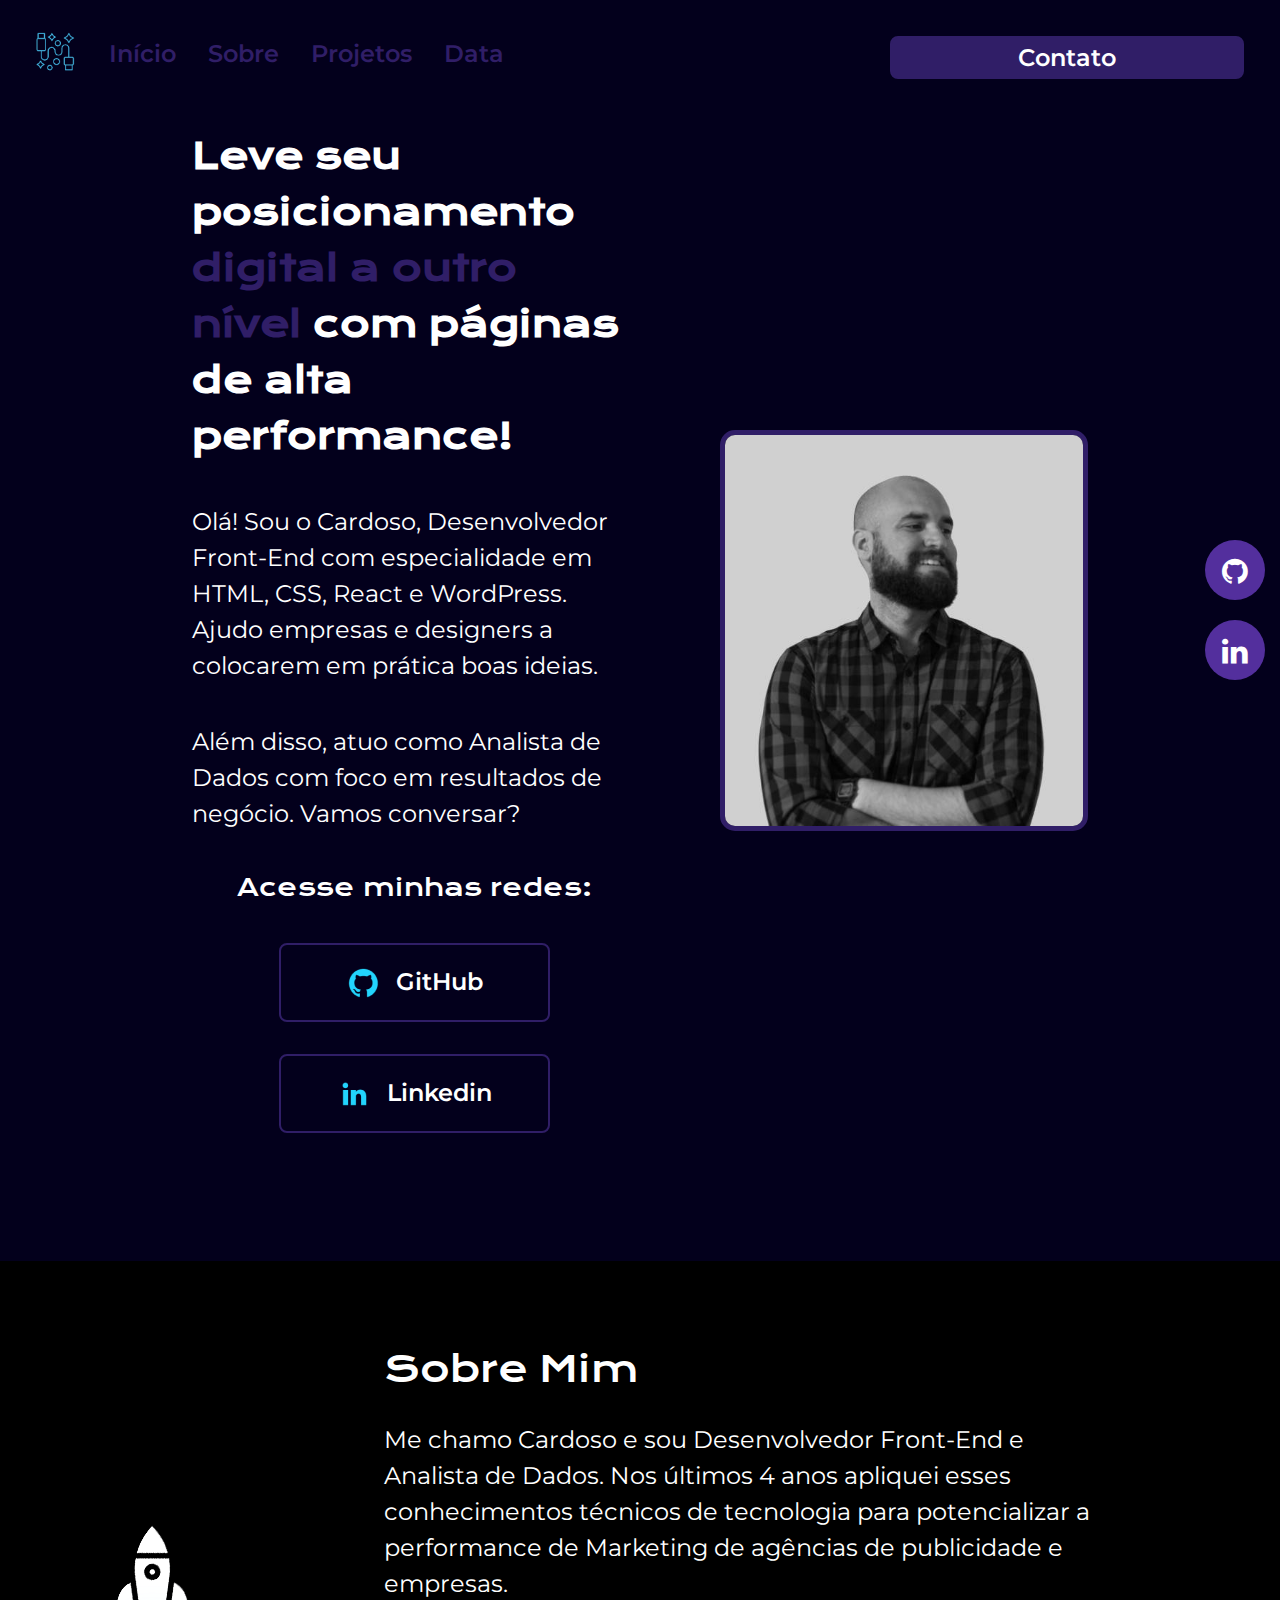
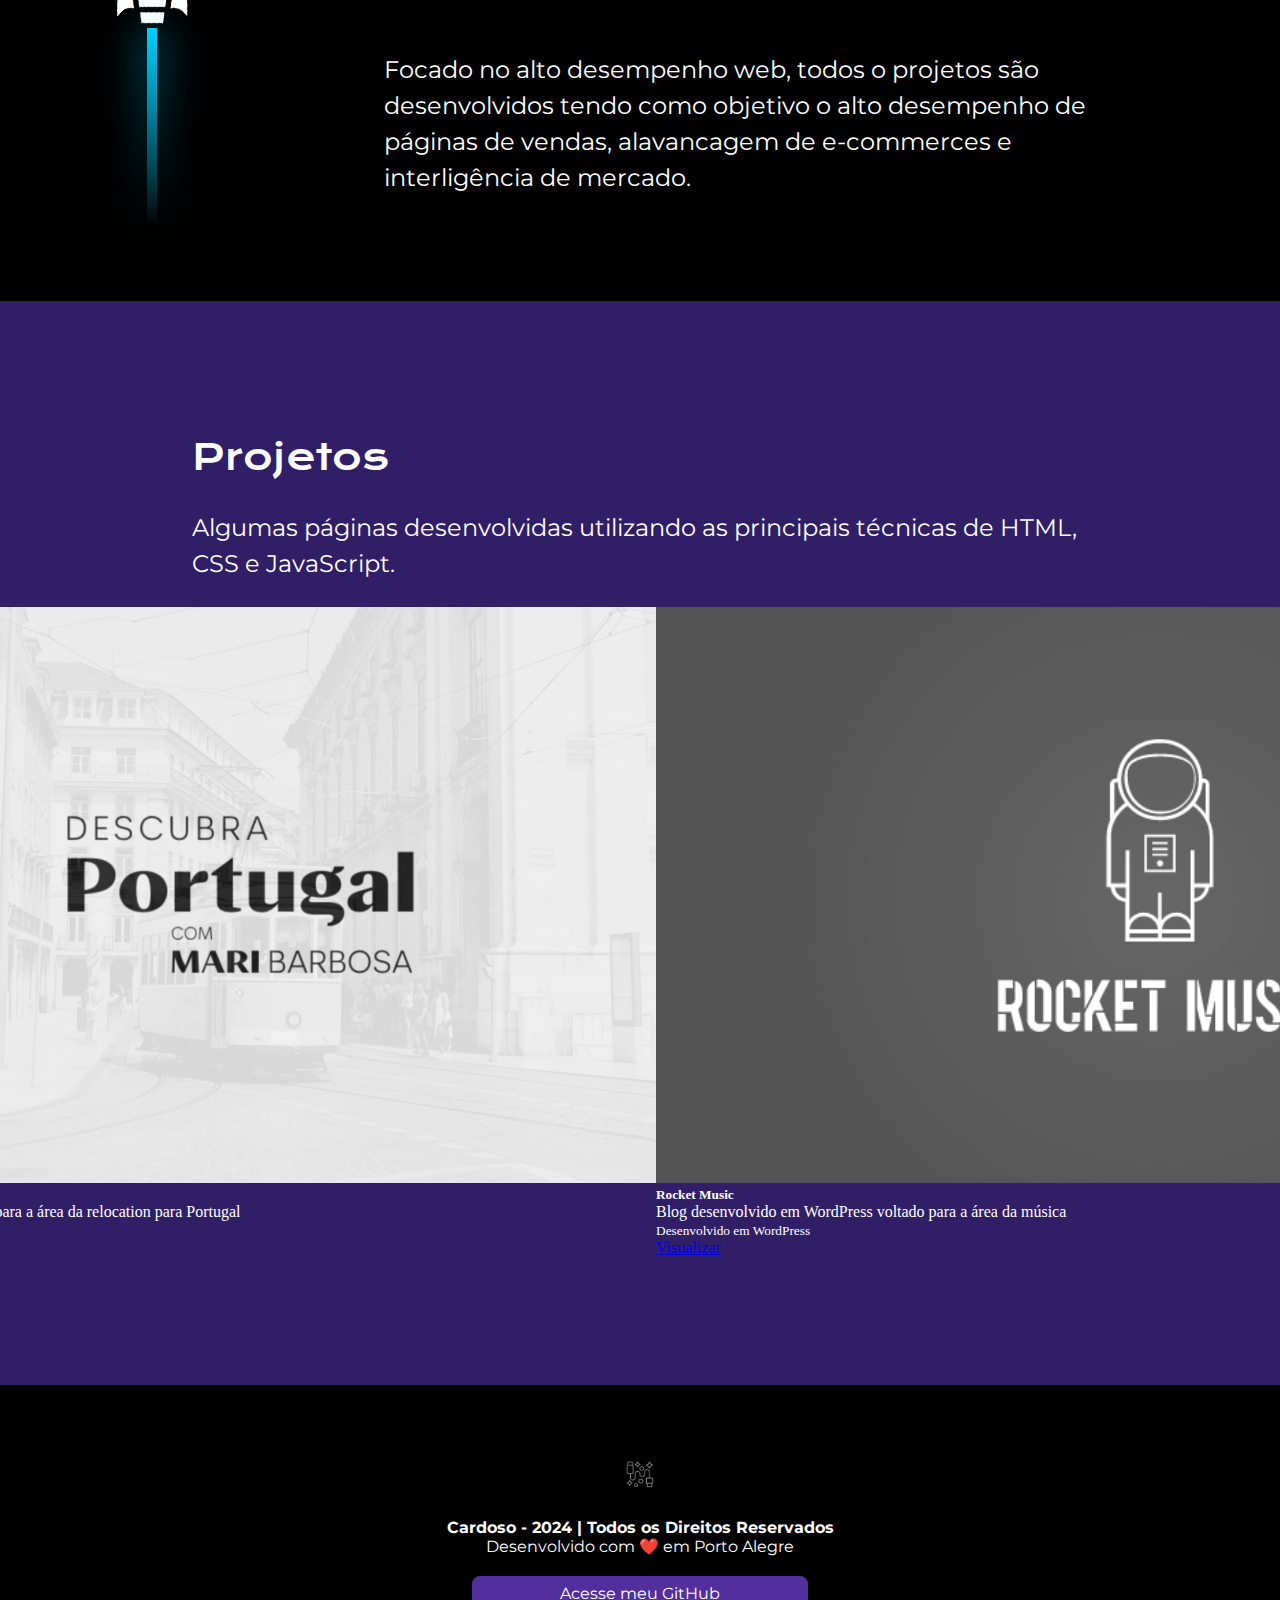
==== index.html @ 12600d05 "Update index.html" ====
<!DOCTYPE html>
<html lang="pt-br">
	<head>

		<!-- Meta Dados -->
		<meta charset="UTF-8">
		<meta http-equiv="X-UA-Compatible" content="IE=edge">
		<meta name="viewport" content="width=device-width, initial-scale=1.0">
		<meta name="author" content="Cardoso">
		<meta name="description" content="Portfolio de projetos do Desenvolvedor Cardoso">
		<meta name="keywords" content="portfolio, html5, css3, wordpress, javascript, react">
		<!-- Meta Dados -->

		<!-- Integrações -->
		<link rel="shortcut icon" href="./assets/favicon.png" type="image/x-icon" />
		<link rel="stylesheet" href="https://maxcdn.bootstrapcdn.com/font-awesome/4.5.0/css/font-awesome.min.css">

		<link rel="stylesheet" href="https://cdn.jsdelivr.net/npm/swiper@9/swiper-bundle.min.css"/>

		<link href="https://cdn.jsdelivr.net/npm/bootstrap@5.3.1/dist/css/bootstrap.min.css" rel="stylesheet" integrity="sha384-4bw+/aepP/YC94hEpVNVgiZdgIC5+VKNBQNGCHeKRQN+PtmoHDEXuppvnDJzQIu9" crossorigin="anonymous">


		<link rel="stylesheet" href="./styles/style.css">
		<!-- Integrações -->

		<title>Portfolio | Cardoso</title>
	</head>

	<body>
		<header class="cabecalho" id="cabecalho">

			<!--Início Menu Desktop-->
			<nav>
				<ul class="cabecalho__menu">
					<il><a href="index.html"><img src="./assets/logo_hub_1.png" class="cabecalho__menu__logo__desk"></a></il>
					<il><a class="cabecalho__menu__link" href="#apresentacao">Início</a></il>
					<il><a class="cabecalho__menu__link" href="#sobre">Sobre</a></il>
					<il><a class="cabecalho__menu__link" href="#projetos">Projetos</a></il>
					<il><a class="cabecalho__menu__link" href="#data">Data</a></il>
					<il><a class="cabecalho__menu__link__contato" href="https://www.linkedin.com/in/walissoncardoso/">Contato</a></il>
				</ul>
			</nav>
			<!--Final Menu Desktop-->

			<!--Início Menu Mobile-->
			<nav>
				<ul class="cabecalho__menu__mobile">
					<il><a href="index.html"><img src="./assets/logo_hub_1.png" class="cabecalho__menu__logo__mobile"></a></il>
					<il><a class="cabecalho__menu__link__contato" href="#">Contato</a></il>
				</ul>
			</nav>
			<!--Final Menu Mobile-->

		</header>

		<main>			
			<section class="apresentacao" id="apresentacao">
				<div class="apresentacao__conteudo">
					<h1 class="apresentacao__conteudo__titulo">Leve seu posicionamento <strong class="titulo-destaque">digital a outro nível</strong> com páginas de alta performance!</h1>
					<p class="apresentacao__conteudo__texto">Olá! Sou o Cardoso, Desenvolvedor Front-End com especialidade em HTML, CSS, React e WordPress. Ajudo empresas e designers a colocarem em prática boas ideias.</p> 
					<p class="apresentacao__conteudo__texto">Além disso, atuo como Analista de Dados com foco em resultados de negócio. Vamos conversar?</p>
					<h2 class="apresentacao__links__subtitulos">Acesse minhas redes:</h2>
					<div class="apresentacao__links">
						<a class="apresentacao__links__link" href="https://github.com/cardosodeveloper"><img src="./assets/github.png" alt="Logo GitHub">GitHub</a>		
						<a class="apresentacao__links__link" href="https://www.linkedin.com/in/walissoncardoso/"><img src="./assets/linkedin.png" alt="Logo Linkedin">Linkedin</a>	
					</div>
				</div>
				<img src="./assets/cardoso_dev.jpg" class="avatar" alt="Cardoso Dev">
			</section>
			
			<section class="sobre" id="sobre">
				<div class="sobre__conteudo">

					<!--Foguete em JavaScript-->
					<div class="foguete__acao">
           				<div class="foguete__acao__rocket">
                			<img src="./assets/foguete.png" alt="Animação de um foguete em javascript">
           			 	</div>
       			 	</div>

					<script>
						/* Foguete em JavaScript */

						function stars(){
						    let count = 150;
						    let foguete__acao = document.querySelector('.foguete__acao');
						    let i =0;
						    while(i < count){
						        let star = document.createElement('i');
						        let x = Math.floor(Math.random() * window.innerWidth);
						        let duration = Math.random() * 1;
						        let h = Math.random() * 100;

						        star.style.left = x + 'px';
						        star.style.width = 1 + 'px';
						        star.style.height = 60 + 'px';
						        star.style.animationDuration = duration + 's';
						                    
						        foguete__acao.appendChild(star);
						        i++;
						    }
						}
						stars();

						/* Foguete em JavaScript */
			       	</script>

       				<!--Foguete em JavaScript-->

       				<div class="sobre__conteudo__caixa">

					<h2 class="sobre__conteudo__titulo">Sobre Mim</h2>
					<p class="sobre__conteudo__texto">Me chamo Cardoso e sou Desenvolvedor Front-End e Analista de Dados. Nos últimos 4 anos apliquei esses conhecimentos técnicos de tecnologia para potencializar a performance de Marketing de agências de publicidade e empresas.</p>	

					<p class="sobre__conteudo__texto">Focado no alto desempenho web, todos o projetos são desenvolvidos tendo como objetivo o alto desempenho de páginas de vendas, alavancagem de e-commerces e interligência de mercado.</p>			

				</div>
			</section>

			<section class="projetos" id="projetos">
				<div class="projetos__conteudo">
					<h2 class="projetos__conteudo__titulo">Projetos</h2>
					<p class="projetos__conteudo__texto">Algumas páginas desenvolvidas utilizando as principais técnicas de HTML, CSS e JavaScript.</p>

					<div class="projetos_cards">
						<div class="card" style="width: 100%;">
						  <a href="https://blogdospotter.com.br/"><img src="./assets/blogdospotter.jpg" class="card-img-top" alt="Card do Blog do Spotter"></a>
						  <div class="card-body">
						    <h5 class="card-title">Blog do Spotter</h5>
						    <p class="card-text">Blog desenvolvido em WordPress voltado para a área da aviação</p>
						    <p class="card-text"><small class="text-body-secondary">Desenvolvido em WordPress</small></p>
						    <a href="https://blogdospotter.com.br/" class="btn btn-primary">Visualizar</a>
						  </div>
						</div>

						<div class="card" style="width: 100%;">
						  <a href="https://descubraportugal.co/"><img src="./assets/descubra.png" class="card-img-top" alt="Card do Conheça Portual"></a>
						  <div class="card-body">
						    <h5 class="card-title">Descubra Portugal</h5>
						    <p class="card-text">Site desenvolvido em WordPress voltado para a área da relocation para Portugal</p>
						    <p class="card-text"><small class="text-body-secondary">Desenvolvido em WordPress</small></p>
						    <a href="https://descubraportugal.co/" class="btn btn-primary">Visualizar</a>
						  </div>
						</div>

						<div class="card" style="width: 100%;">
						  <a href="https://rocketmusic.com.br/"><img src="./assets/rocketmusic.png" class="card-img-top" alt="Card do Rocket Musica"></a>
						  <div class="card-body">
						    <h5 class="card-title">Rocket Music</h5>
						    <p class="card-text">Blog desenvolvido em WordPress voltado para a área da música</p>
						    <p class="card-text"><small class="text-body-secondary">Desenvolvido em WordPress</small></p>
						    <a href="https://rocketmusic.com.br/" class="btn btn-primary">Visualizar</a>
						  </div>
						</div>

						<div class="card" style="width: 100%;">
						  <a href="https://cardosodeveloper.github.io/comunicaviation/"><img src="./assets/comunicaviation.png" class="card-img-top" alt="Card do ComunicAviation"></a>
						  <div class="card-body">
						    <h5 class="card-title">ComunicAviation</h5>
						    <p class="card-text">Site institucional desenvolvido em WordPress voltado para a área da aviação</p>
						    <p class="card-text"><small class="text-body-secondary">Desenvolvido em WordPress</small></p>
						    <a href="https://cardosodeveloper.github.io/comunicaviation/" class="btn btn-primary">Visualizar</a>
						  </div>
						</div>

					</div>
																															
				</div>
			</section>	

			<!--<section class="data" id="data">
				<div class="data__conteudo">

					<h2 class="data__conteudo__titulo">Data Analytics</h2>
					<p class="data__conteudo__texto">Em breve</p>


				</div>
			</section>-->

			<section class="redes__desktop">
		        <a href="https://github.com/cardosodeveloper" class="botao__github"><i class="fa fa-github" id="github"></i></a>
		        <a href="https://www.linkedin.com/in/walissoncardoso/" class="botao__linkedin"><i class="fa fa-linkedin" id="linkedin"></i></a>
		    </section>
						
			<section class="redes__mobile">
		        <a href="https://github.com/cardosodeveloper" class="botao__github__mobile"><i class="fa fa-github" id="github"></i></a>
		        <a href="https://www.linkedin.com/in/walissoncardoso/" class="botao__linkedin__mobile"><i class="fa fa-linkedin" id="linkedin"></i></a>
		    </section>

		</main>

		<footer class="rodape">
			<a href="index.html"><img src="./assets/logo_hub_2.png" alt="Logo Cardoso DEV" class="rodape__logo"></a>
			<h4>Cardoso - 2024 | Todos os Direitos Reservados</h4>
			<p>Desenvolvido com ❤️ em Porto Alegre</p>
			<a href="https://github.com/cardosodeveloper" class="rodape__botao__dev">Acesse meu GitHub</a>
		</footer>

		<!-- Scripts -->

		<script src="https://cdn.jsdelivr.net/npm/bootstrap@5.3.1/dist/js/bootstrap.bundle.min.js" integrity="sha384-HwwvtgBNo3bZJJLYd8oVXjrBZt8cqVSpeBNS5n7C8IVInixGAoxmnlMuBnhbgrkm" crossorigin="anonymous"></script>

		<!-- Scripts -->

	</body>
</html>
---- styles/style.css ----
/*Início Importações */

@import url('https://fonts.googleapis.com/css2?family=Krona+One&display=swap'); 

@import url('https://fonts.googleapis.com/css2?family=Montserrat:ital,wght@0,100;0,200;0,300;0,400;0,500;0,600;0,700;0,800;0,900;1,100;1,200;1,300;1,400;1,500;1,600;1,700;1,800;1,900&display=swap');

/* Final Importações */


/************************ VARIAVEIS ATIVAS ************************/

:root {
	--cor-primaria: #03001C;
	--cor-secundaria: #FFFFFF;
	--cor-terciaria: #301E67;
	--cor-quartenaria: #000000;
	--cor-fundo-card: #ffffff;
	--cor-hover: #5B8FB9;

	--cor-foguete: #301e67;

	--botao-github: #532f9d;
    --botao-github-efeito: #8363c5;

	--cor-gradiente-primario: linear-gradient(#301E67, #03001C);
	--cor-gradiente-secundario: linear-gradient(#301E67, #000000 60%);

	--fonte-primaria: 'Krona one', sans-serif;
	--fonte-secundária: 'Montserrat', sans-serif;
}

/************************ VARIAVEIS ATIVAS ************************/


/* Início Default */

* {
	margin: 0;
	padding: 0;
}

body {
	/* height: 100vh; */
	box-sizing: border-box;
	background-color: var(--cor-primaria);
	color: var(--cor-secundaria);
}

/* Final Default */


/* Início Conteúdo */


/* Início Cabeçalho */

.cabecalho {
	padding: 2em;
	display: flex;
	flex-direction: column;
	width: 100%;
	position: fixed;
	z-index: 1000;
	background-color: var(--cor-primaria);
}

.cabecalho__menu {
	display: flex;
	gap: 2em;
	width: 100%;
	align-items: center;
	align-content: center;
}

.cabecalho__menu__mobile {
	width: 940px;
	display: flex;
	gap: 80px;
}

.cabecalho__menu__logo__desk {
	width: 45px;
}

.cabecalho__menu__logo__mobile {
	display: none;
}

.cabecalho__menu__link {
	font-family: var(--fonte-secundária);
	font-size: 24px;
	font-weight: 600;
	padding: 25px 0;
	color: var(--cor-terciaria);
	text-decoration: none;
	transition-duration: 600ms;
}

.cabecalho__menu__link:hover {
	color: var(--cor-secundaria);
	transition-duration: 600ms;
}

.cabecalho__menu__link__contato {
	position: fixed;
	right: 1.5em;
	top: 1.5em;
	display: flex;
	justify-content: center;
	gap: 16px;
	width: 350px;
	text-align: center;
	border-radius: 10px;
	font-size: 24px;
	padding: 5px 0;
	text-decoration: none;
	color: var(--cor-secundaria);
	font-family: var(--fonte-secundária);
	font-weight: 600;
	border: 2px solid var(--cor-terciaria);
	background-color: var(--cor-terciaria);
	border-radius: 8px;
	transition-duration: 600ms;
}

.cabecalho__menu__link__contato:hover {
	background-color: var(--cor-secundaria);
	border: 2px solid var(--cor-secundaria);
	color: var(--cor-terciaria);
	transition-duration: 600ms;
}

/* Final Cabeçalho */


/* Início Conteúdo */

.titulo-destaque {
	color: var(--cor-terciaria);
}

.apresentacao {
	padding: 10% 15%;
	display: flex;
	align-items: center;
	justify-content: space-between;
	gap: 82px;
}

.apresentacao__conteudo {
	width: 50%;
	display: flex;
	flex-direction: column;
	gap: 40px;
}

.apresentacao__conteudo__titulo {
	font-size: 2.25rem;
	line-height: 56px;
	font-family: var(--fonte-primaria);
}

.apresentacao__conteudo__texto {
	font-size: 1.5rem;
	font-weight: 400;
	line-height: 36px;
	font-family: var(--fonte-secundária);
}

.apresentacao__links__subtitulos {
	font-family: var(--fonte-primaria);
	font-weight: 400;
	font-size: 24px;
	text-align: center;
}

.apresentacao__links {
	display: flex;
	flex-direction: column;
	align-items: center;
	justify-content: space-between;	
	gap: 32px;
}

.apresentacao__links__link {
	display: flex;
	justify-content: center;
	gap: 16px;
	width: 60%;
	text-align: center;
	border-radius: 16px;
	font-size: 24px;
	padding: 21.5px 0;
	text-decoration: none;
	color: var(--cor-secundaria);
	font-family: var(--fonte-secundária);
	font-weight: 600;
	border: 2px solid var(--cor-terciaria);
	border-radius: 8px;
	transition-duration: 400ms;
}

.apresentacao__links__link:hover {
	background-color: var(--cor-hover);
	width: 65%;
	padding: 30px 0;
	transition-duration: 400ms;
}

.avatar {
	width: 40%;
	border: solid 5px var(--cor-terciaria);
	border-radius: 15px;
	transition-duration: 600ms;
}

.avatar:hover {
	width: 41%;
	transition-duration: 600ms;
}

.apresentacao {
	padding: 10% 15%;
	display: flex;
	align-items: center;
	justify-content: space-between;
}

.sobre {
	background-color: var(--cor-quartenaria);
	display: flex;
	flex-direction: column;
	padding: 0 6em 0 0;
}

.sobre__conteudo {
	display: flex;
}

.sobre__conteudo__caixa {
	padding: 5em;
	display: flex;
	flex-direction: column;
}

.sobre__conteudo__titulo {
	font-size: 2.25rem;
	line-height: 56px;
	font-family: var(--fonte-primaria);
	font-weight: 400;
}

.sobre__conteudo__texto {
	margin: 25px 0;
	font-size: 1.5rem;
	font-weight: 400;
	line-height: 36px;
	font-family: var(--fonte-secundária);
}

/* Início Foguete */

.foguete__acao {
    position: relative;
    width: 100%;
    height: 70vh;
    background: var(--cor-quartenaria);
    overflow: hidden;
    display: flex;
    justify-content: center;
    align-items: center;
}

.foguete__acao i{
    position: absolute;
    top: -250px;
    background: rgba(255,255,255, 0.5);
    animation: animateStars linear infinite;
}
@keyframes animateStars {
    0%{
        transform: translateY(0);
    }
    100%{
        transform: translateY(200vh);
    }
}

.foguete__acao .foguete__acao__rocket{
    position: relative;
    animation: animate 0.2s ease infinite;
}
@keyframes animate {
        0%,100%{
            transform: translateY(-2px);
        }
        50%{
            transform: translateY(2px);
        }

}
.foguete__acao .foguete__acao__rocket::before{
    content: '';
    position: absolute;
    bottom: -200px;
    left: 50%;
    transform: translateX(-50%);
    width: 10px;
    height: 200px;
    background: linear-gradient(#00d0ff,transparent);
}

.foguete__acao .foguete__acao__rocket::after{
    content: '';
    position: absolute;
    bottom: -200px;
    left: 50%;
    transform: translateX(-50%);
    width: 10px;
    height: 200px;
    background: linear-gradient(#00d0ff,transparent);
    filter: blur(20px);
}

/* Final Foguete */


.projetos {
	background-color: var(--cor-terciaria);
	padding: 10% 15%;
	display: flex;
	flex-direction: column;
}

.projetos_cards {
	display: flex;
	justify-content: center;
	gap: 2em;
}

.card-body {
	display: flex;
	flex-direction: column;
	justify-content: space-between;
}

.card-img-top {
	transition: 600ms;
	-webkit-filter:grayscale(100%);	
}

.card-img-top:hover {
	-webkit-filter:grayscale(0%);
	transition: 1s;
}

.projetos_carrossel_Mobile {
	display: none;
}

.projetos__conteudo__titulo {
	font-size: 2.25rem;
	line-height: 56px;
	font-family: var(--fonte-primaria);
	font-weight: 400;
}

.projetos__conteudo__subtitulo {
	margin: 3em 0 0.5em 0;
	font-size: 1.9rem;
	line-height: 56px;
	font-family: var(--fonte-primaria);
	font-weight: 300;
}

.projetos__conteudo__texto {
	margin: 25px 0;
	font-size: 1.5rem;
	font-weight: 400;
	line-height: 36px;
	font-family: var(--fonte-secundária);
}

.projetos__conteudo__caixa__cards {
	display: flex;
}

.projetos__conteudo__cards {
	display: flex;
	flex-direction: column;
	margin: 1em 3em;
	border: solid 5px var(--cor-primaria);
	background-color: var(--cor-fundo-card);
    border-radius: 25px;
}

.projetos__conteudo__cards__titulos {
	font-size: 1.5rem;
	line-height: 56px;
	font-family: var(--fonte-primaria);
	font-weight: 400;
}

.projetos__conteudo__cards__imagem {
	border-radius: 15px 15px 0 0;
	width: 100%;
	transition: 600ms;
    -webkit-filter:grayscale(100%);	

}

.projetos__conteudo__cards__imagem:hover {
    -webkit-filter:grayscale(0%);
    transition: 1s;
}


.projetos__conteudo__cards__texto {
	padding: 15px 15px;
	font-size: 1.5rem;
	font-weight: 400;
	line-height: 36px;
	color: var(--cor-primaria);
	font-family: var(--fonte-secundária);
}

.projetos__conteudo__cards__textodestaque {
	padding: 15px 15px 5px 15px;
	font-size: 1.3rem;
	font-weight: 900;
	line-height: 36px;
	color: var(--cor-primaria);
	font-family: var(--fonte-secundária);
}

.projetos__conteudo__cards__botao_container {
	display: flex;
	flex-direction: column;
	align-items: center;
}

.projetos__conteudo__cards__botao {
	display: flex;
	justify-content: center;
	margin: 2em 0;
	gap: 16px;
	width: 80%;
	text-align: center;
	border-radius: 16px;
	font-size: 24px;
	padding: 21.5px 10px;
	text-decoration: none;
	color: var(--cor-terciaria);
	font-family: var(--fonte-secundária);
	font-weight: 600;
	border: 2px solid var(--cor-terciaria);
	border-radius: 8px;
	transition-duration: 400ms;
}

.projetos__conteudo__cards__botao:hover {
	background-color: var(--cor-hover);
	padding: 30px 0;
	transition-duration: 400ms;
}

.projetos__conteudo__cards__link {
	padding: 15px 0;
	font-size: 1.5rem;
	font-weight: 400;
	line-height: 36px;
	font-family: var(--fonte-secundária);	
	color: var(--cor-secundaria);
	text-decoration: none;
}

.projetos__conteudo__cards__link:hover {
	text-decoration: underline;
}


/**************** CARROSSEL ****************/

.swiper-button-prev,
.swiper-button-next {
	color: var(--cor-primaria);
}

/**************** CARROSSEL ****************/

.data {
	/*background: var(--cor-gradiente-secundario);*/
	padding: 10% 15%;
	display: flex;
	flex-direction: column;
}

.data__conteudo__titulo {
	font-size: 2.25rem;
	line-height: 56px;
	font-family: var(--fonte-primaria);
	font-weight: 400;
}

.data__conteudo__texto {
	margin: 25px 0;
	font-size: 1.5rem;
	font-weight: 400;
	line-height: 36px;
	font-family: var(--fonte-secundária);
}

/******** Slide Projetos em Java Script ********/




/******** Slide Projetos em Java Script ********/


/******** Início botão lateral GitHub Desktop ********/

.botao__github {
    position:fixed;
    width:60px;
    height:60px;
    bottom:300px;
    right:15px;
    background-color:var(--botao-github);
    color:var(--fonte-secundária);
    border-radius:50px;
    text-align:center;
    font-size:30px;
    z-index:1000;
    transition: 600ms;
}

.botao__github a{
    text-decoration: none;
    color: var(--fonte-secundária);
}

.botao__github i{
    margin-top: 16px;
}

.botao__github:hover {
    background-color: var(--botao-github-efeito);
    transition: 600ms;
}

/******** Final botão lateral GitHub Desktop ********/


/******** Início botão lateral Linkedin Desktop ********/

.botao__linkedin {
    position:fixed;
    width:60px;
    height:60px;
    bottom:220px;
    right:15px;
    background-color:var(--botao-github);
    color:var(--fonte-secundária);
    border-radius:50px;
    text-align:center;
    font-size:30px;
    z-index:1000;
    transition: 600ms;
}

.botao__linkedin a{
    text-decoration: none;
    color: var(--fonte-secundária);
}

.botao__linkedin i{
    margin-top: 16px;
}

.botao__linkedin:hover {
    background-color: var(--botao-github-efeito);
    transition: 600ms;
}

/******** Final botão lateral Linkedin Desktop ********/


/******** Início botão lateral GitHub Mobile ********/

.botao__github__mobile {
    position:fixed;
    width:60px;
    height:60px;
    bottom:40px;
    right:15px;
    background-color:var(--botao-github);
    color:var(--fonte-secundária);
    border-radius:50px;
    text-align:center;
    font-size:30px;
    z-index:1000;
    transition: 600ms;
}

.botao__github__mobile a{
    text-decoration: none;
    color: var(--fonte-secundária);
}

.botao__github__mobile i{
    margin-top: 16px;
}

.botao__github__mobile:hover {
    background-color: var(--botao-github-efeito);
    transition: 600ms;
}

/******** Final botão lateral GitHub Mobile ********/


/******** Início botão lateral Linkedin Mobile ********/

.botao__linkedin__mobile {
    position:fixed;
    width:60px;
    height:60px;
    bottom:40px;
    left:15px;
    background-color:var(--botao-github);
    color:var(--fonte-secundária);
    border-radius:50px;
    text-align:center;
    font-size:30px;
    z-index:1000;
    transition: 600ms;
}

.botao__linkedin__mobile a{
    text-decoration: none;
    color: var(--fonte-secundária);
}

.botao__linkedin__mobile i{
    margin-top: 16px;
}

.botao__linkedin__mobile:hover {
    background-color: var(--botao-github-efeito);
    transition: 600ms;
}

/******** Final botão lateral Linkedin Mobile ********/


/* Final Conteúdo */


/* Início Rodapé */


.rodape {
	display: flex;
	flex-direction: column;
	align-items: center;
	color: var(--cor-secundaria);
	background-color: var(--cor-quartenaria);
	padding: 75px 0 75px 0;
	text-align: center;
	font-family: var(--fonte-secundária);
	font-weight: 400;
}

.rodape__logo {
	width: 5%;
	margin: 0 0 25px 0;
}

.rodape__botao__dev {
	width: 25%;
    border-radius: 8px;
    padding: 0.5em;
    background-color: var(--botao-github);
    color: var(--branco-principal);
    text-decoration: none;
    display: block;
    margin-bottom: 1em;
    transition: 600ms;
    margin: 20px 0;
}

.rodape__botao__dev:hover {
    background-color: var(--botao-github-efeito);
    transition: 600ms;
}

/* Final Rodapé */


/******** Início do Mobile ********/

@media (min-width: 1201px) {
	.cabecalho__menu__mobile {
		display: none;
	}

	.cabecalho__menu__logo__mobile {
		display: none;
	}

	.redes__mobile {
		display: none;
	}


}	

@media (max-width: 1024px) {

	.cabecalho__menu__mobile {
		display: none;
	}

	.cabecalho__menu__logo__mobile {
		display: none;
	}	

	.cabecalho__menu__link__contato {
		width: 205px;
	}

	.apresentacao {
		flex-direction: column-reverse;
		padding: 15% 5%;
	}

	.apresentacao__conteudo {
		width: 100%;
	}

	.apresentacao__conteudo__titulo {
		font-size: 2.0rem;
	}

	.avatar {
		display: none;
	}

	.apresentacao__links__link {
	width: 100%;
	}

	.apresentacao__links__link:hover {
		width: 100%;
	}

	.sobre {
		flex-direction: column-reverse;
		padding: 5% 5%;
	}

	.sobre__conteudo {
		display: block;
		width: 100%;
	}

	.sobre__conteudo__caixa {
    padding: 1em;
	}

	.sobre__conteudo__titulo {
		font-size: 2.0rem;
	}

	.projetos_carrossel_Desktop {
		display: none;
	}

	.projetos_carrossel_Mobile {
		display: block;
	}

	.projetos {
		flex-direction: column-reverse;
		padding: 5% 5%;
	}

	.projetos__conteudo {
		width: 100%;
	}

	.projetos__conteudo__titulo {
		font-size: 2.0rem;
	}

	.projetos__conteudo__caixa__cards {
		flex-direction: column;
	}
	
	.projetos__conteudo__cards__botao {
    	width: 100%
	}

	.projetos__conteudo__cards__botao:hover {
		width: 100%;
	}
	.data {
		flex-direction: column-reverse;
		padding: 5% 5%;
	}

	.data__conteudo {
		width: 100%;
	}

	.data__conteudo__titulo {
		font-size: 2.0rem;
	}

	.rodape__botao__dev {
	width: 60%;
	}

	.redes__desktop {
		display: none;
	}	

	.rodape__logo {
	width: 10%;
	}

}

@media screen and (max-width: 800px) {
	.cabecalho__menu {
		display: none;
	}

	.cabecalho__menu__mobile {
		display: block;
	}	
	.cabecalho__menu__logo__mobile {
		display: block;
		width: 45px;
	}

	.rodape__logo {
		width: 10%;
	}

	.projetos_cards {
		flex-direction: column;
	}
}


/******** Final do Mobile ********/
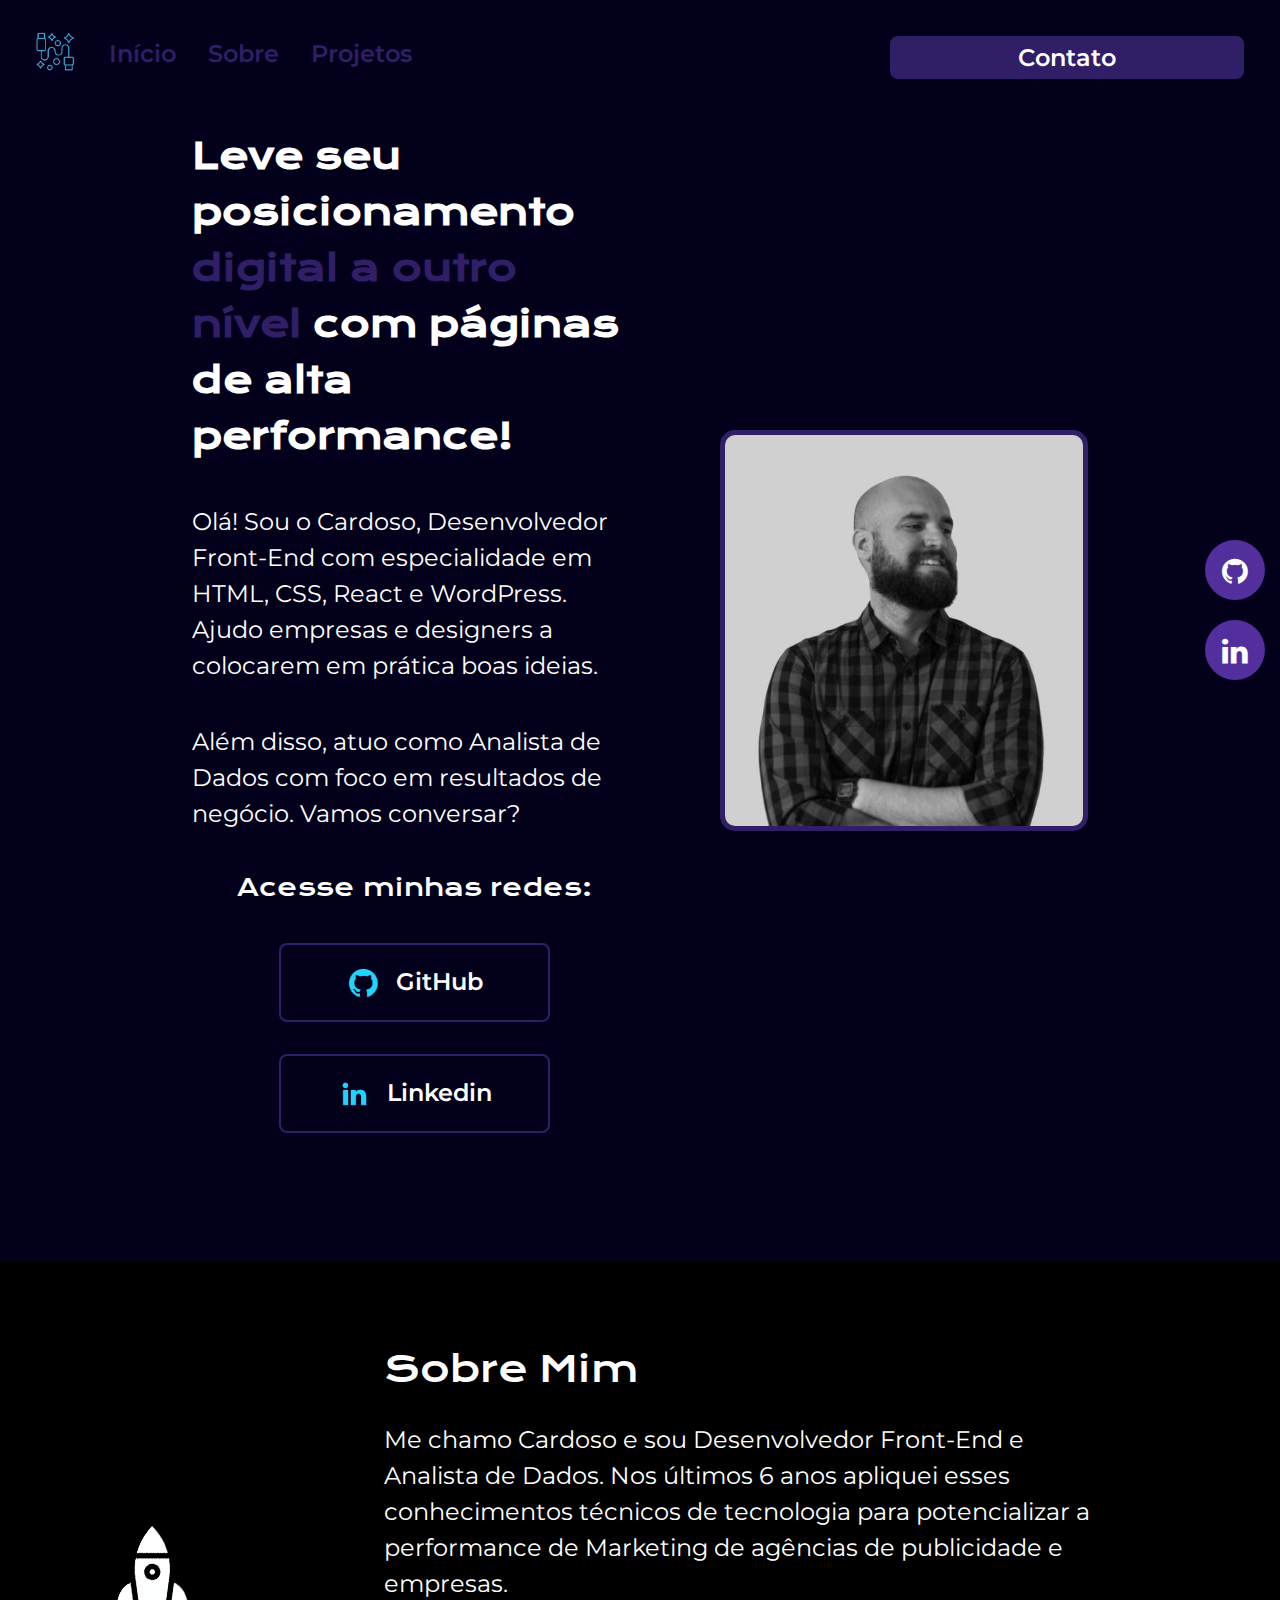
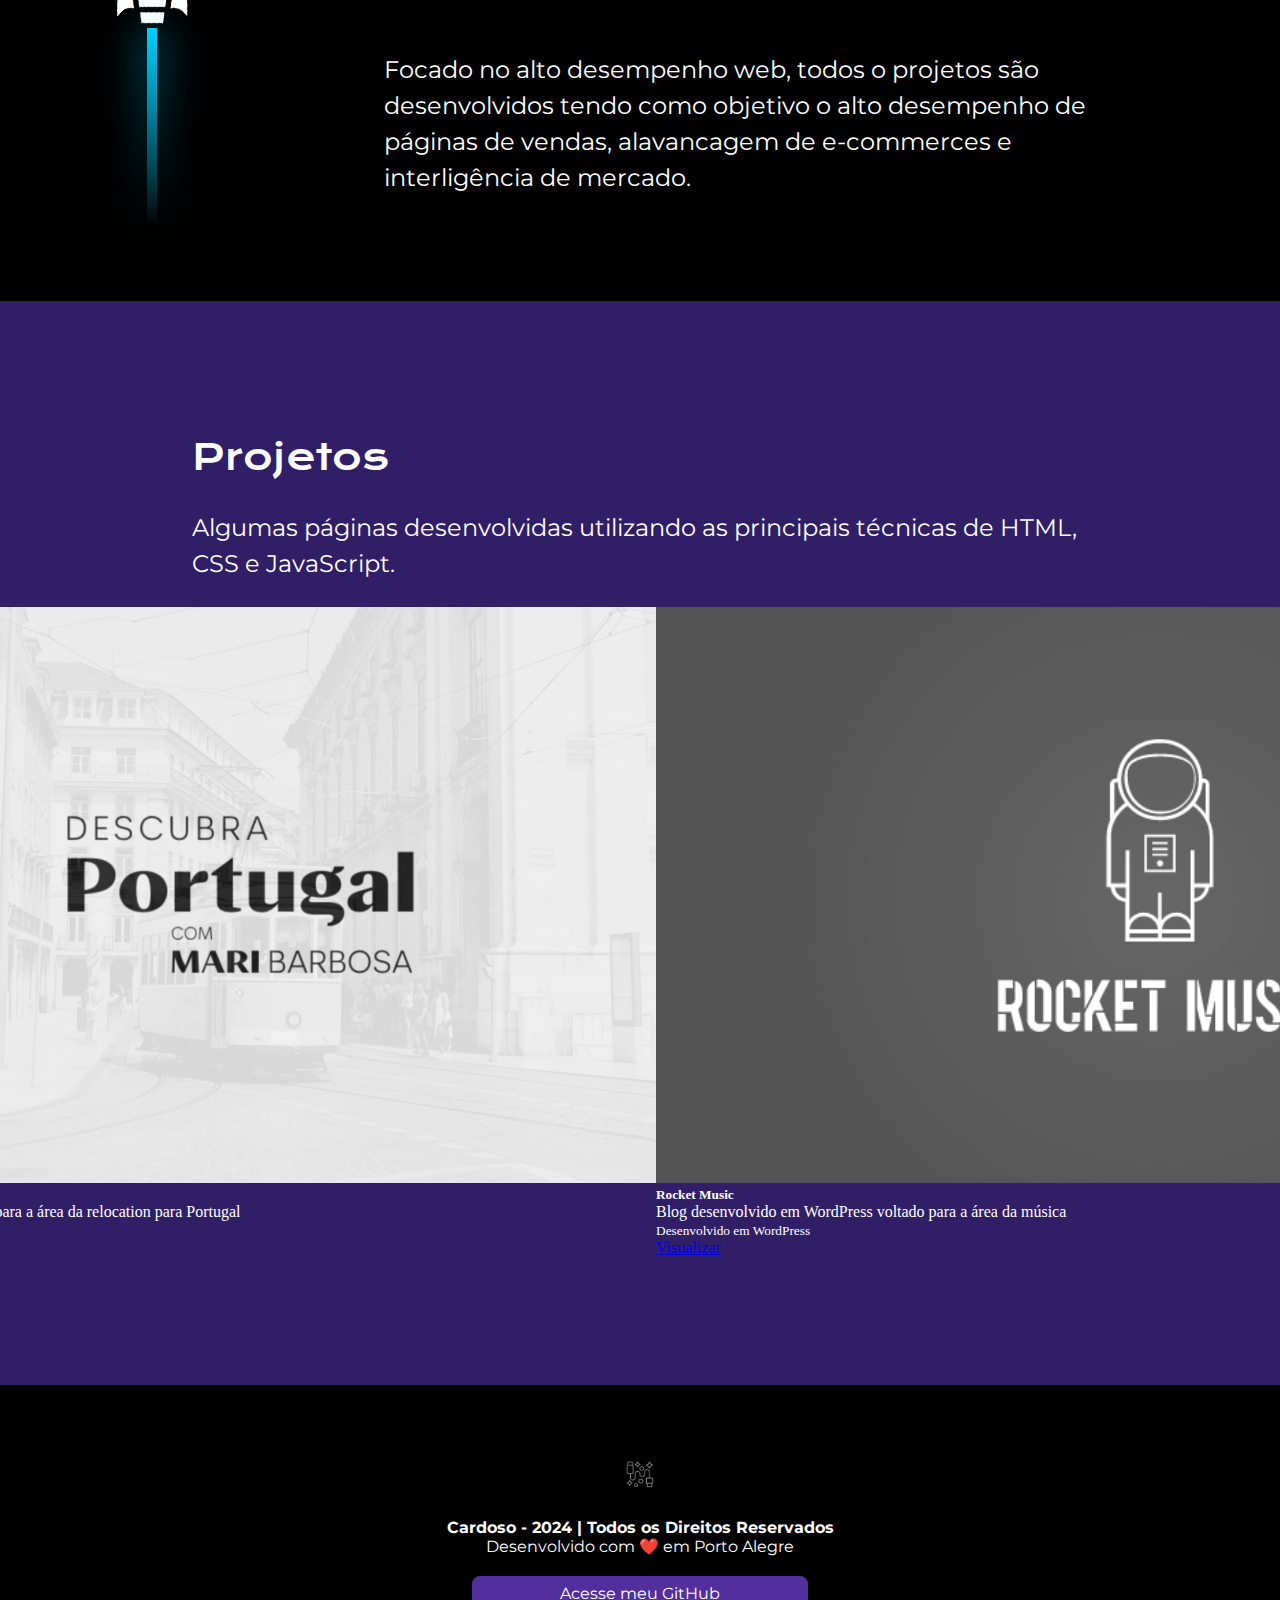
==== commit 39d77d25: "Update index.html" ====
--- a/index.html
+++ b/index.html
@@ -36,7 +36,7 @@
 					<il><a class="cabecalho__menu__link" href="#apresentacao">Início</a></il>
 					<il><a class="cabecalho__menu__link" href="#sobre">Sobre</a></il>
 					<il><a class="cabecalho__menu__link" href="#projetos">Projetos</a></il>
-					<il><a class="cabecalho__menu__link" href="#data">Data</a></il>
+					<!--<il><a class="cabecalho__menu__link" href="#data">Data</a></il>-->
 					<il><a class="cabecalho__menu__link__contato" href="https://www.linkedin.com/in/walissoncardoso/">Contato</a></il>
 				</ul>
 			</nav>
@@ -110,7 +110,7 @@
        				<div class="sobre__conteudo__caixa">
 
 					<h2 class="sobre__conteudo__titulo">Sobre Mim</h2>
-					<p class="sobre__conteudo__texto">Me chamo Cardoso e sou Desenvolvedor Front-End e Analista de Dados. Nos últimos 4 anos apliquei esses conhecimentos técnicos de tecnologia para potencializar a performance de Marketing de agências de publicidade e empresas.</p>	
+					<p class="sobre__conteudo__texto">Me chamo Cardoso e sou Desenvolvedor Front-End e Analista de Dados. Nos últimos 6 anos apliquei esses conhecimentos técnicos de tecnologia para potencializar a performance de Marketing de agências de publicidade e empresas.</p>	
 
 					<p class="sobre__conteudo__texto">Focado no alto desempenho web, todos o projetos são desenvolvidos tendo como objetivo o alto desempenho de páginas de vendas, alavancagem de e-commerces e interligência de mercado.</p>			
 
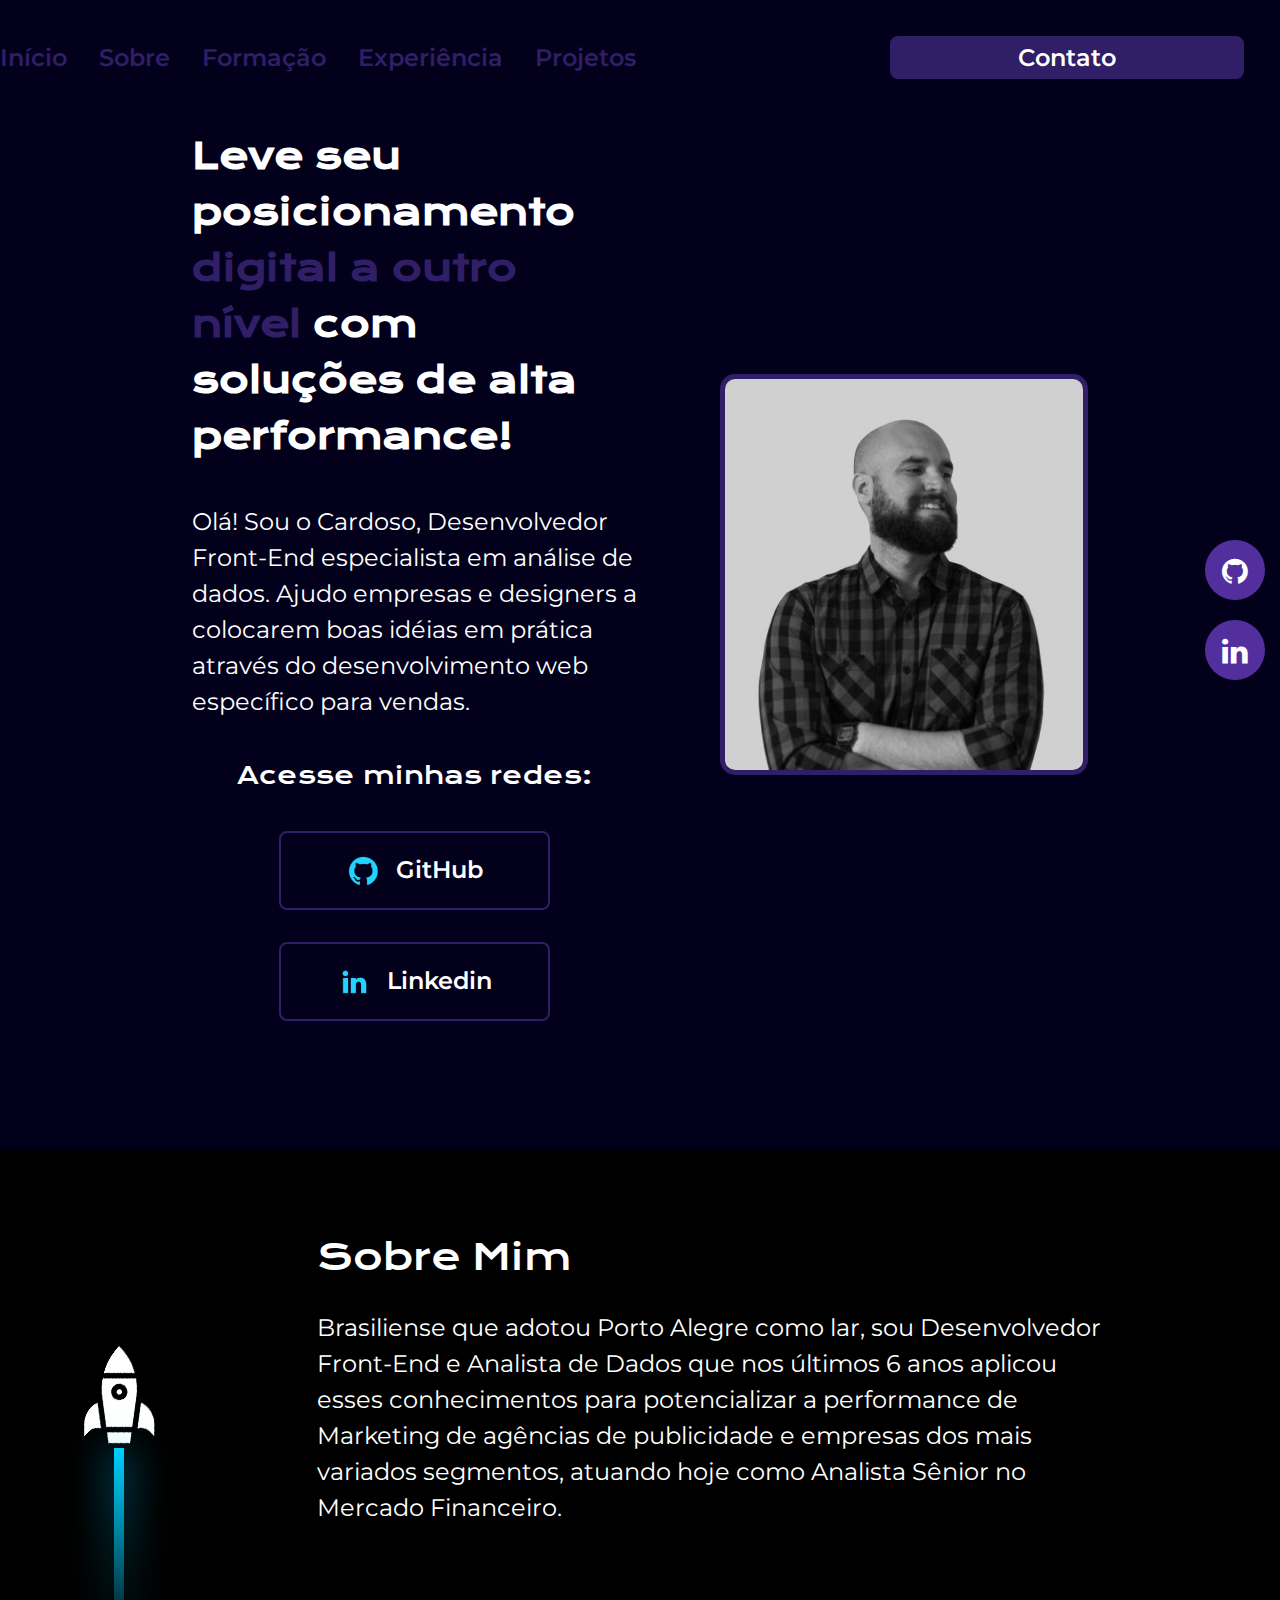
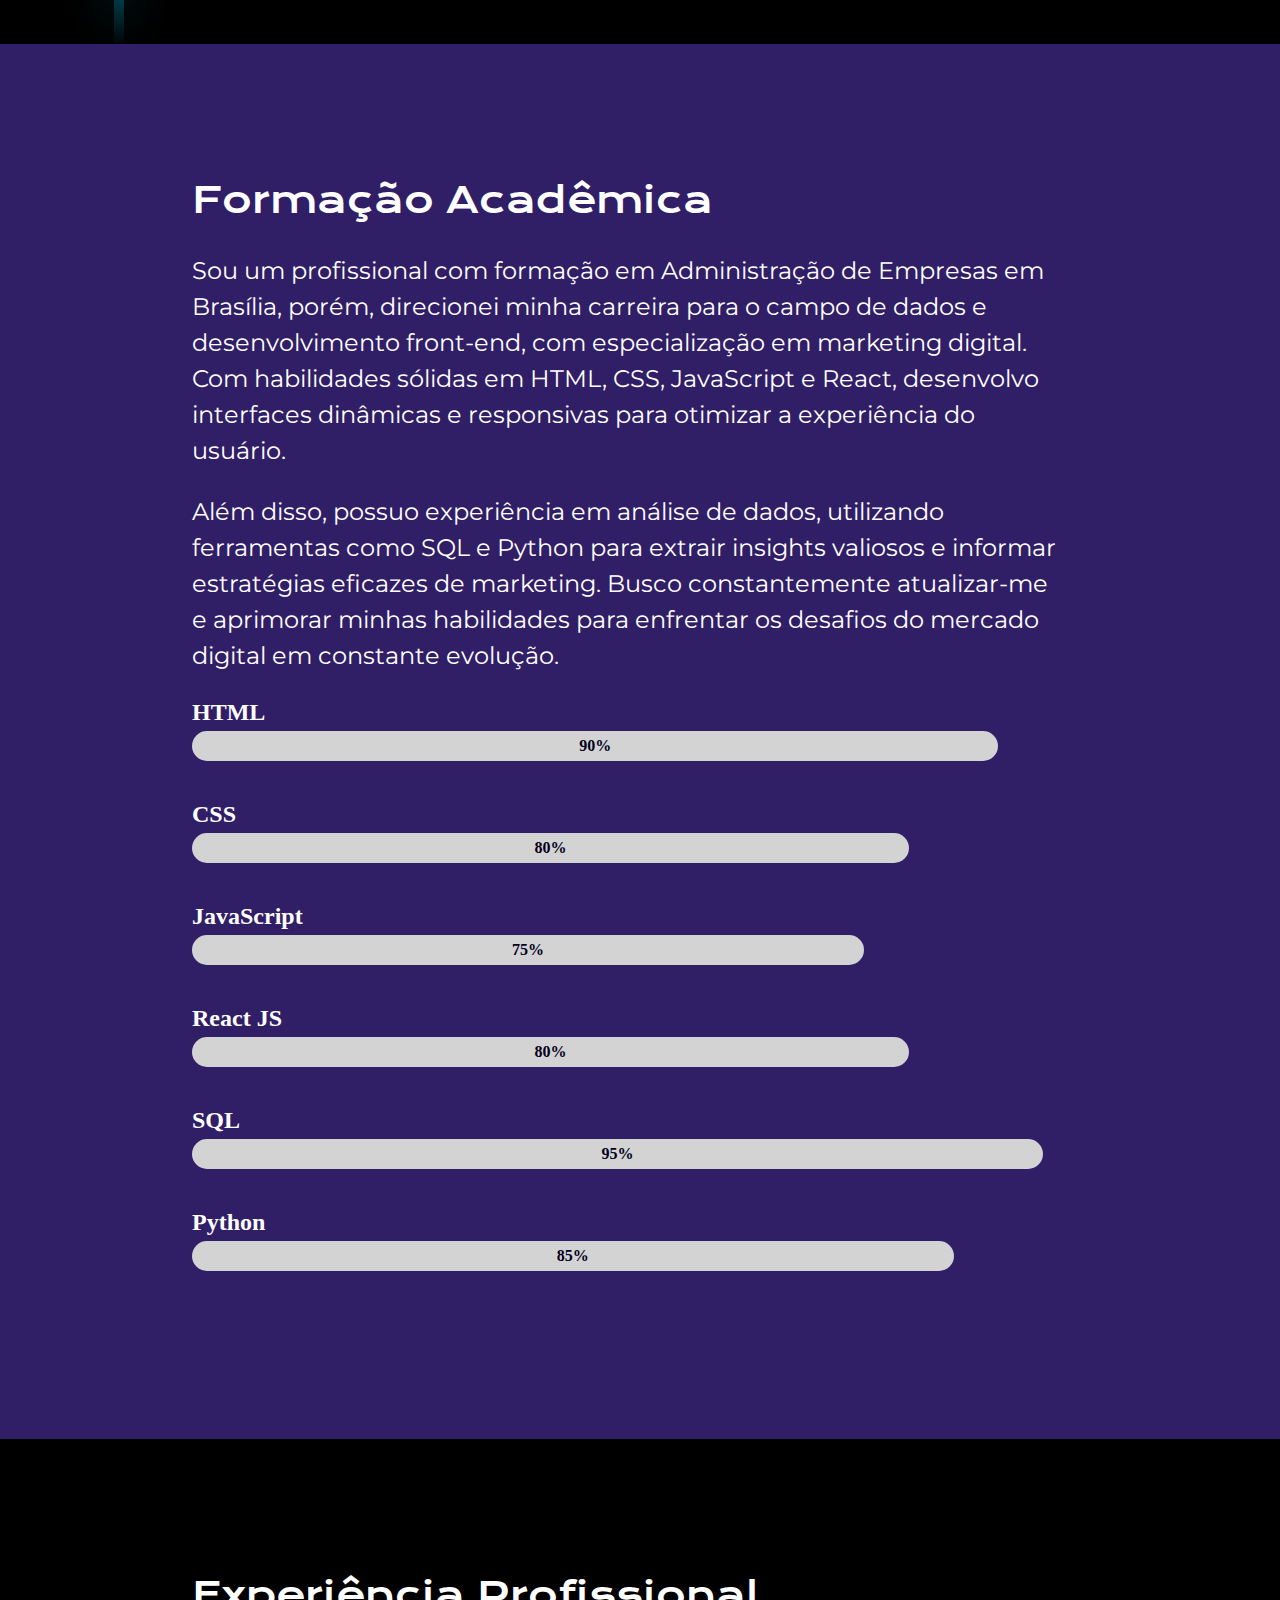
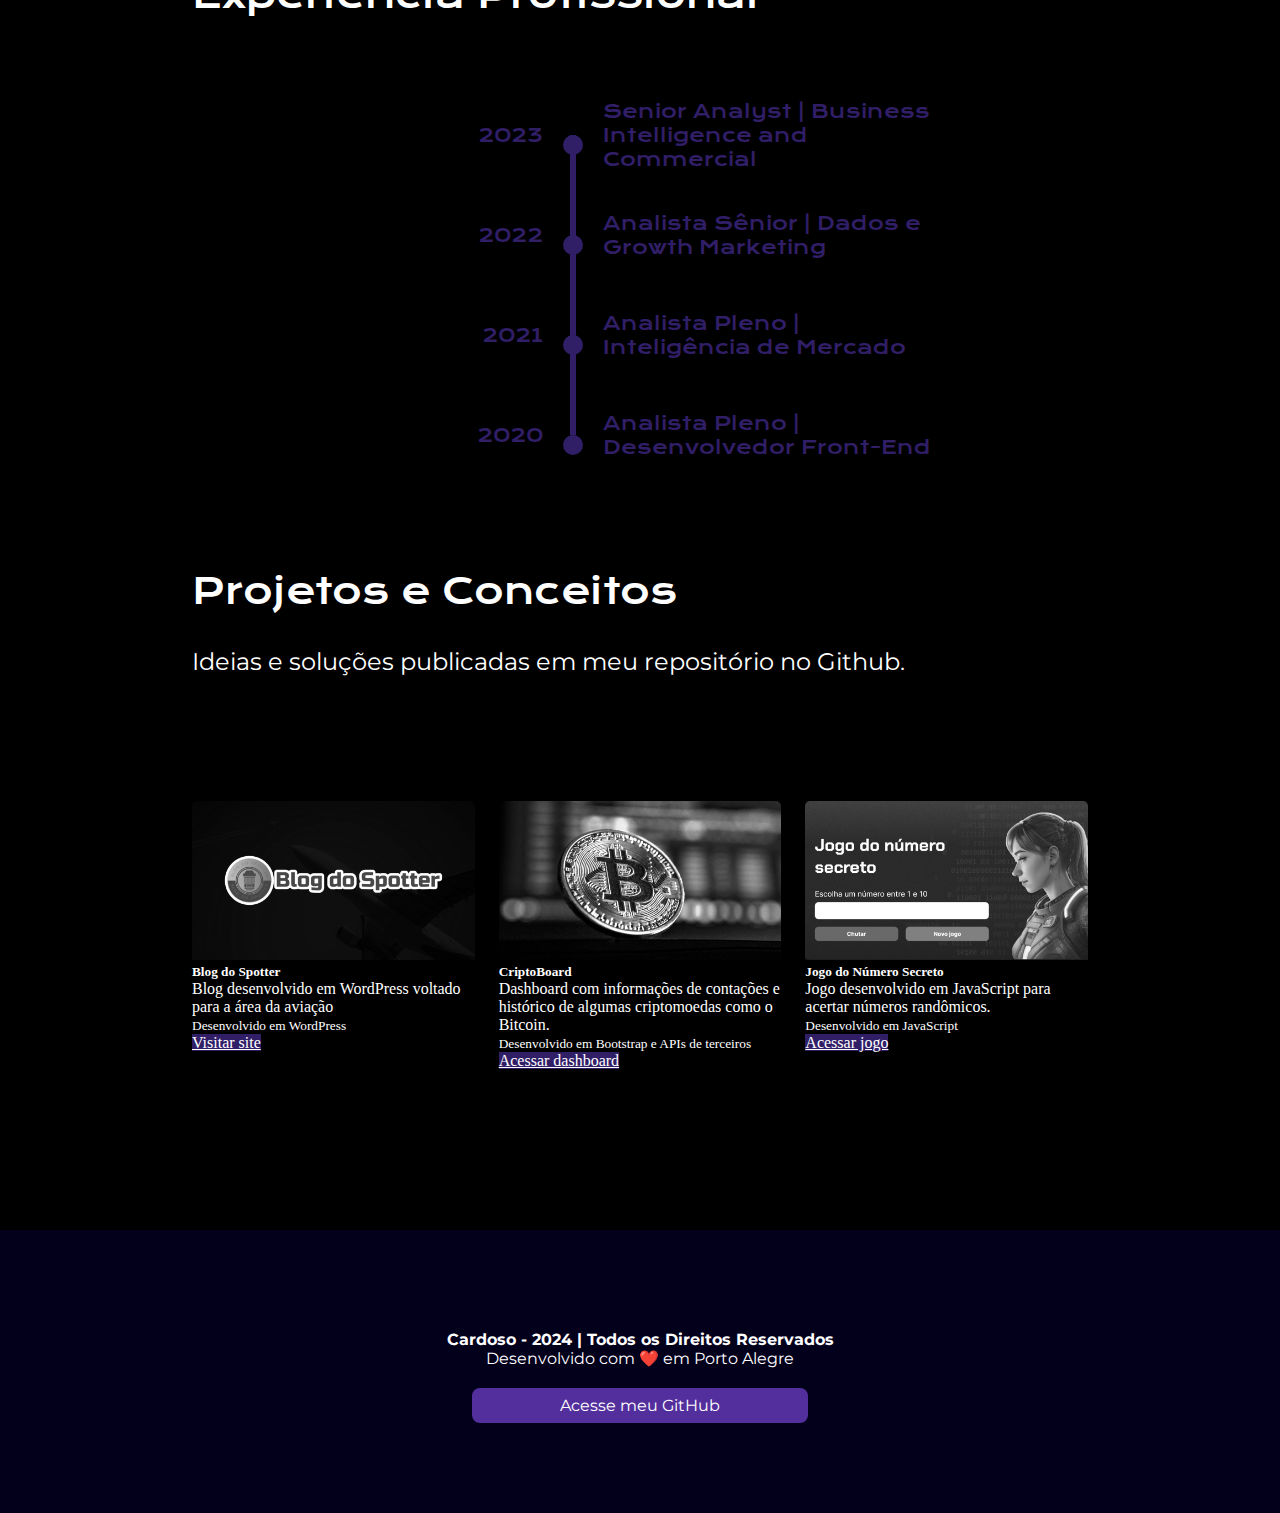
==== commit 625141b4: "new-portfolio" ====
--- a/index.html
+++ b/index.html
@@ -1,207 +1,233 @@
 <!DOCTYPE html>
 <html lang="pt-br">
-	<head>
-
-		<!-- Meta Dados -->
-		<meta charset="UTF-8">
-		<meta http-equiv="X-UA-Compatible" content="IE=edge">
-		<meta name="viewport" content="width=device-width, initial-scale=1.0">
-		<meta name="author" content="Cardoso">
-		<meta name="description" content="Portfolio de projetos do Desenvolvedor Cardoso">
-		<meta name="keywords" content="portfolio, html5, css3, wordpress, javascript, react">
-		<!-- Meta Dados -->
-
-		<!-- Integrações -->
-		<link rel="shortcut icon" href="./assets/favicon.png" type="image/x-icon" />
-		<link rel="stylesheet" href="https://maxcdn.bootstrapcdn.com/font-awesome/4.5.0/css/font-awesome.min.css">
-
-		<link rel="stylesheet" href="https://cdn.jsdelivr.net/npm/swiper@9/swiper-bundle.min.css"/>
-
-		<link href="https://cdn.jsdelivr.net/npm/bootstrap@5.3.1/dist/css/bootstrap.min.css" rel="stylesheet" integrity="sha384-4bw+/aepP/YC94hEpVNVgiZdgIC5+VKNBQNGCHeKRQN+PtmoHDEXuppvnDJzQIu9" crossorigin="anonymous">
-
-
-		<link rel="stylesheet" href="./styles/style.css">
-		<!-- Integrações -->
-
-		<title>Portfolio | Cardoso</title>
-	</head>
-
-	<body>
-		<header class="cabecalho" id="cabecalho">
-
-			<!--Início Menu Desktop-->
-			<nav>
-				<ul class="cabecalho__menu">
-					<il><a href="index.html"><img src="./assets/logo_hub_1.png" class="cabecalho__menu__logo__desk"></a></il>
-					<il><a class="cabecalho__menu__link" href="#apresentacao">Início</a></il>
-					<il><a class="cabecalho__menu__link" href="#sobre">Sobre</a></il>
-					<il><a class="cabecalho__menu__link" href="#projetos">Projetos</a></il>
-					<!--<il><a class="cabecalho__menu__link" href="#data">Data</a></il>-->
-					<il><a class="cabecalho__menu__link__contato" href="https://www.linkedin.com/in/walissoncardoso/">Contato</a></il>
-				</ul>
-			</nav>
-			<!--Final Menu Desktop-->
-
-			<!--Início Menu Mobile-->
-			<nav>
-				<ul class="cabecalho__menu__mobile">
-					<il><a href="index.html"><img src="./assets/logo_hub_1.png" class="cabecalho__menu__logo__mobile"></a></il>
-					<il><a class="cabecalho__menu__link__contato" href="#">Contato</a></il>
-				</ul>
-			</nav>
-			<!--Final Menu Mobile-->
-
-		</header>
-
-		<main>			
-			<section class="apresentacao" id="apresentacao">
-				<div class="apresentacao__conteudo">
-					<h1 class="apresentacao__conteudo__titulo">Leve seu posicionamento <strong class="titulo-destaque">digital a outro nível</strong> com páginas de alta performance!</h1>
-					<p class="apresentacao__conteudo__texto">Olá! Sou o Cardoso, Desenvolvedor Front-End com especialidade em HTML, CSS, React e WordPress. Ajudo empresas e designers a colocarem em prática boas ideias.</p> 
-					<p class="apresentacao__conteudo__texto">Além disso, atuo como Analista de Dados com foco em resultados de negócio. Vamos conversar?</p>
-					<h2 class="apresentacao__links__subtitulos">Acesse minhas redes:</h2>
-					<div class="apresentacao__links">
-						<a class="apresentacao__links__link" href="https://github.com/cardosodeveloper"><img src="./assets/github.png" alt="Logo GitHub">GitHub</a>		
-						<a class="apresentacao__links__link" href="https://www.linkedin.com/in/walissoncardoso/"><img src="./assets/linkedin.png" alt="Logo Linkedin">Linkedin</a>	
-					</div>
-				</div>
-				<img src="./assets/cardoso_dev.jpg" class="avatar" alt="Cardoso Dev">
-			</section>
-			
-			<section class="sobre" id="sobre">
-				<div class="sobre__conteudo">
-
-					<!--Foguete em JavaScript-->
-					<div class="foguete__acao">
-           				<div class="foguete__acao__rocket">
-                			<img src="./assets/foguete.png" alt="Animação de um foguete em javascript">
-           			 	</div>
-       			 	</div>
-
-					<script>
-						/* Foguete em JavaScript */
-
-						function stars(){
-						    let count = 150;
-						    let foguete__acao = document.querySelector('.foguete__acao');
-						    let i =0;
-						    while(i < count){
-						        let star = document.createElement('i');
-						        let x = Math.floor(Math.random() * window.innerWidth);
-						        let duration = Math.random() * 1;
-						        let h = Math.random() * 100;
-
-						        star.style.left = x + 'px';
-						        star.style.width = 1 + 'px';
-						        star.style.height = 60 + 'px';
-						        star.style.animationDuration = duration + 's';
-						                    
-						        foguete__acao.appendChild(star);
-						        i++;
-						    }
-						}
-						stars();
-
-						/* Foguete em JavaScript */
-			       	</script>
-
-       				<!--Foguete em JavaScript-->
-
-       				<div class="sobre__conteudo__caixa">
+
+<head>
+
+	<!-- Meta Dados -->
+	<meta charset="UTF-8">
+	<meta http-equiv="X-UA-Compatible" content="IE=edge">
+	<meta name="viewport" content="width=device-width, initial-scale=1.0">
+	<meta name="author" content="Cardoso">
+	<meta name="description" content="Portfolio de projetos do Desenvolvedor Cardoso">
+	<meta name="keywords" content="portfolio, html5, css3, wordpress, javascript, react">
+	<!-- Meta Dados -->
+
+	<!-- Integrações -->
+	<link rel="shortcut icon" href="./assets/favicon.png" type="image/x-icon" />
+	<link rel="stylesheet" href="https://maxcdn.bootstrapcdn.com/font-awesome/4.5.0/css/font-awesome.min.css">
+
+	<link rel="stylesheet" href="https://cdn.jsdelivr.net/npm/swiper@9/swiper-bundle.min.css" />
+
+	<link href="https://cdn.jsdelivr.net/npm/bootstrap@5.3.1/dist/css/bootstrap.min.css" rel="stylesheet"
+		integrity="sha384-4bw+/aepP/YC94hEpVNVgiZdgIC5+VKNBQNGCHeKRQN+PtmoHDEXuppvnDJzQIu9" crossorigin="anonymous">
+
+
+	<link rel="stylesheet" href="./styles/style.css">
+	<!-- Integrações -->
+
+	<title>Portfolio | Cardoso</title>
+</head>
+
+<body>
+	<header class="cabecalho" id="cabecalho">
+
+		<!--Início Menu Desktop-->
+		<nav>
+			<ul class="cabecalho__menu">
+				<il><a class="cabecalho__menu__link" href="#apresentacao">Início</a></il>
+				<il><a class="cabecalho__menu__link" href="#sobre">Sobre</a></il>
+				<il><a class="cabecalho__menu__link" href="#formacao">Formação</a></il>
+				<il><a class="cabecalho__menu__link" href="#experiencia">Experiência</a></il>
+				<il><a class="cabecalho__menu__link" href="#projetos">Projetos</a></il>
+				<il><a class="cabecalho__menu__link__contato"
+						href="https://www.linkedin.com/in/walissoncardoso/">Contato</a></il>
+			</ul>
+		</nav>
+		<!--Final Menu Desktop-->
+
+		<!--Início Menu Mobile-->
+		<nav>
+			<ul class="cabecalho__menu__mobile">
+				<il><a class="cabecalho__menu__link__contato" href="#">Contato</a></il>
+			</ul>
+		</nav>
+		<!--Final Menu Mobile-->
+
+	</header>
+
+	<main>
+		<section class="apresentacao" id="apresentacao">
+			<div class="apresentacao__conteudo">
+				<h1 class="apresentacao__conteudo__titulo">Leve seu posicionamento <strong
+						class="titulo-destaque">digital a outro nível</strong> com soluções de alta performance!</h1>
+				<p class="apresentacao__conteudo__texto">Olá! Sou o Cardoso, Desenvolvedor Front-End especialista em
+					análise de dados. Ajudo empresas e designers a colocarem boas idéias em prática através do
+					desenvolvimento web específico para vendas.</p>
+				<h2 class="apresentacao__links__subtitulos">Acesse minhas redes:</h2>
+				<div class="apresentacao__links">
+					<a class="apresentacao__links__link" href="https://github.com/cardosodeveloper"><img
+							src="./assets/github.png" alt="Logo GitHub">GitHub</a>
+					<a class="apresentacao__links__link" href="https://www.linkedin.com/in/walissoncardoso/"><img
+							src="./assets/linkedin.png" alt="Logo Linkedin">Linkedin</a>
+				</div>
+			</div>
+			<img src="./assets/cardoso_dev.jpg" class="avatar" alt="Cardoso Dev">
+		</section>
+
+		<section class="sobre" id="sobre">
+			<div class="sobre__conteudo">
+
+				<!--FOGUETE EM JAVASCRIPT-->
+				<div class="foguete__acao">
+					<div class="foguete__acao__rocket">
+						<img src="./assets/foguete.png" alt="Animação de um foguete em javascript">
+					</div>
+				</div>
+				<!--FOGUETE EM JAVASCRIPT-->
+
+				<div class="sobre__conteudo__caixa">
 
 					<h2 class="sobre__conteudo__titulo">Sobre Mim</h2>
-					<p class="sobre__conteudo__texto">Me chamo Cardoso e sou Desenvolvedor Front-End e Analista de Dados. Nos últimos 6 anos apliquei esses conhecimentos técnicos de tecnologia para potencializar a performance de Marketing de agências de publicidade e empresas.</p>	
-
-					<p class="sobre__conteudo__texto">Focado no alto desempenho web, todos o projetos são desenvolvidos tendo como objetivo o alto desempenho de páginas de vendas, alavancagem de e-commerces e interligência de mercado.</p>			
-
-				</div>
-			</section>
-
-			<section class="projetos" id="projetos">
-				<div class="projetos__conteudo">
-					<h2 class="projetos__conteudo__titulo">Projetos</h2>
-					<p class="projetos__conteudo__texto">Algumas páginas desenvolvidas utilizando as principais técnicas de HTML, CSS e JavaScript.</p>
-
-					<div class="projetos_cards">
-						<div class="card" style="width: 100%;">
-						  <a href="https://blogdospotter.com.br/"><img src="./assets/blogdospotter.jpg" class="card-img-top" alt="Card do Blog do Spotter"></a>
-						  <div class="card-body">
-						    <h5 class="card-title">Blog do Spotter</h5>
-						    <p class="card-text">Blog desenvolvido em WordPress voltado para a área da aviação</p>
-						    <p class="card-text"><small class="text-body-secondary">Desenvolvido em WordPress</small></p>
-						    <a href="https://blogdospotter.com.br/" class="btn btn-primary">Visualizar</a>
-						  </div>
-						</div>
-
-						<div class="card" style="width: 100%;">
-						  <a href="https://descubraportugal.co/"><img src="./assets/descubra.png" class="card-img-top" alt="Card do Conheça Portual"></a>
-						  <div class="card-body">
-						    <h5 class="card-title">Descubra Portugal</h5>
-						    <p class="card-text">Site desenvolvido em WordPress voltado para a área da relocation para Portugal</p>
-						    <p class="card-text"><small class="text-body-secondary">Desenvolvido em WordPress</small></p>
-						    <a href="https://descubraportugal.co/" class="btn btn-primary">Visualizar</a>
-						  </div>
-						</div>
-
-						<div class="card" style="width: 100%;">
-						  <a href="https://rocketmusic.com.br/"><img src="./assets/rocketmusic.png" class="card-img-top" alt="Card do Rocket Musica"></a>
-						  <div class="card-body">
-						    <h5 class="card-title">Rocket Music</h5>
-						    <p class="card-text">Blog desenvolvido em WordPress voltado para a área da música</p>
-						    <p class="card-text"><small class="text-body-secondary">Desenvolvido em WordPress</small></p>
-						    <a href="https://rocketmusic.com.br/" class="btn btn-primary">Visualizar</a>
-						  </div>
-						</div>
-
-						<div class="card" style="width: 100%;">
-						  <a href="https://cardosodeveloper.github.io/comunicaviation/"><img src="./assets/comunicaviation.png" class="card-img-top" alt="Card do ComunicAviation"></a>
-						  <div class="card-body">
-						    <h5 class="card-title">ComunicAviation</h5>
-						    <p class="card-text">Site institucional desenvolvido em WordPress voltado para a área da aviação</p>
-						    <p class="card-text"><small class="text-body-secondary">Desenvolvido em WordPress</small></p>
-						    <a href="https://cardosodeveloper.github.io/comunicaviation/" class="btn btn-primary">Visualizar</a>
-						  </div>
-						</div>
-
-					</div>
-																															
-				</div>
-			</section>	
-
-			<!--<section class="data" id="data">
-				<div class="data__conteudo">
-
-					<h2 class="data__conteudo__titulo">Data Analytics</h2>
-					<p class="data__conteudo__texto">Em breve</p>
-
-
-				</div>
-			</section>-->
-
-			<section class="redes__desktop">
-		        <a href="https://github.com/cardosodeveloper" class="botao__github"><i class="fa fa-github" id="github"></i></a>
-		        <a href="https://www.linkedin.com/in/walissoncardoso/" class="botao__linkedin"><i class="fa fa-linkedin" id="linkedin"></i></a>
-		    </section>
-						
-			<section class="redes__mobile">
-		        <a href="https://github.com/cardosodeveloper" class="botao__github__mobile"><i class="fa fa-github" id="github"></i></a>
-		        <a href="https://www.linkedin.com/in/walissoncardoso/" class="botao__linkedin__mobile"><i class="fa fa-linkedin" id="linkedin"></i></a>
-		    </section>
-
-		</main>
-
-		<footer class="rodape">
-			<a href="index.html"><img src="./assets/logo_hub_2.png" alt="Logo Cardoso DEV" class="rodape__logo"></a>
-			<h4>Cardoso - 2024 | Todos os Direitos Reservados</h4>
-			<p>Desenvolvido com ❤️ em Porto Alegre</p>
-			<a href="https://github.com/cardosodeveloper" class="rodape__botao__dev">Acesse meu GitHub</a>
-		</footer>
-
-		<!-- Scripts -->
-
-		<script src="https://cdn.jsdelivr.net/npm/bootstrap@5.3.1/dist/js/bootstrap.bundle.min.js" integrity="sha384-HwwvtgBNo3bZJJLYd8oVXjrBZt8cqVSpeBNS5n7C8IVInixGAoxmnlMuBnhbgrkm" crossorigin="anonymous"></script>
-
-		<!-- Scripts -->
-
-	</body>
-</html>
+					<p class="sobre__conteudo__texto">Brasiliense que adotou Porto Alegre como lar, sou Desenvolvedor
+						Front-End e Analista de
+						Dados que nos últimos 6 anos aplicou esses conhecimentos para potencializar
+						a performance de Marketing de agências de publicidade e empresas dos mais variados segmentos,
+						atuando hoje como Analista Sênior no Mercado Financeiro.</p>
+				</div>
+		</section>
+
+		<section class="formacao" id="formacao">
+			<div class="row align-items-start">
+				<div class="col">
+					<div class="formacao__conteudo">
+						<h2 class="formacao__conteudo__titulo">Formação Acadêmica</h2>
+						<p class="formacao__conteudo__texto">
+							Sou um profissional com formação em Administração de Empresas em Brasília, porém, direcionei minha carreira para o campo de dados e desenvolvimento front-end, com especialização em marketing digital. Com habilidades sólidas em HTML, CSS, JavaScript e React, desenvolvo interfaces dinâmicas e responsivas para otimizar a experiência do usuário.
+						</p> 
+						<p class="formacao__conteudo__texto">
+							Além disso, possuo experiência em análise de dados, utilizando ferramentas como SQL e Python para extrair insights valiosos e informar estratégias eficazes de marketing. Busco constantemente atualizar-me e aprimorar minhas habilidades para enfrentar os desafios do mercado digital em constante evolução.
+						</p>
+					</div>
+				</div>
+				<div class="col">
+					<!-- SKILLS EM JAVASCRIPT -->
+					<div class="skills">
+						<div class="skill">
+							<h2>HTML</h2>
+							<div class="skill-bar" data-percent="90"><span class="percent">90%</span></div>
+						</div>
+						<div class="skill">
+							<h2>CSS</h2>
+							<div class="skill-bar" data-percent="80"><span class="percent">80%</span></div>
+						</div>
+						<div class="skill">
+							<h2>JavaScript</h2>
+							<div class="skill-bar" data-percent="75"><span class="percent">75%</span></div>
+						</div>
+						<div class="skill">
+							<h2>React JS</h2>
+							<div class="skill-bar" data-percent="80"><span class="percent">80%</span></div>
+						</div>
+						<div class="skill">
+							<h2>SQL</h2>
+							<div class="skill-bar" data-percent="95"><span class="percent">95%</span></div>
+						</div>
+						<div class="skill">
+							<h2>Python</h2>
+							<div class="skill-bar" data-percent="85"><span class="percent">85%</span></div>
+						</div>
+					</div>
+					<!-- SKILLS EM JAVASCRIPT -->
+				</div>
+			</div>
+		</section>
+
+		<section class="experiencia" id="experiencia">
+			<div class="experiencia__conteudo">
+
+				<h2 class="experiencia__conteudo__titulo">Experiência Profissional</h2>
+				<div class="timeline__experiencia">
+					<div class="timeline" id="timeline">
+						<!--Conteúdo da linha do tempo em JavaScript-->
+					</div>
+				</div>
+			</div>
+		</section>
+
+
+		<section class="projetos" id="projetos">
+			<div class="projetos__conteudo">
+
+				<h2 class="projetos__conteudo__titulo">Projetos e Conceitos</h2>
+				<p class="projetos__conteudo__texto">Ideias e soluções publicadas em meu repositório no Github.
+				</p>
+			</div>
+
+			<div class="projetos__cards">
+				<div class="card">
+					<a href="https://blogdospotter.com.br/"><img src="./assets/blogdospotter.jpg" class="card-img-top" alt="Card do Blog do Spotter"></a>
+					<div class="card-body">
+						<h5 class="card-title">Blog do Spotter</h5>
+						<p class="card-text">Blog desenvolvido em WordPress voltado para a área da aviação</p>
+						<p class="card-text"><small class="text-body-secondary">Desenvolvido em WordPress</small></p>
+						<a href="https://blogdospotter.com.br/" class="btn btn-primary">Visitar site</a>
+					</div>
+				</div>
+				<div class="card">
+					<a href="https://cardosodeveloper.github.io/criptomoedas/"><img src="./assets/criptoboard.jpg" class="card-img-top" alt="Card do Blog do Spotter"></a>
+					<div class="card-body">
+						<h5 class="card-title">CriptoBoard</h5>
+						<p class="card-text">Dashboard com informações de contações e histórico de algumas criptomoedas como o Bitcoin.</p>
+							<p class="card-text"><small class="text-body-secondary">Desenvolvido em Bootstrap e APIs de terceiros</small></p>
+						<a href="https://cardosodeveloper.github.io/criptomoedas/" class="btn btn-primary">Acessar
+							dashboard</a>
+					</div>
+				</div>
+				<div class="card">
+					<a href="https://cardosodeveloper.github.io/jogo-numero-secreto/"><img src="./assets/jogo_numero_secreto.jpg" class="card-img-top" alt="Card do Blog do Spotter"></a>
+					<div class="card-body">
+						<h5 class="card-title">Jogo do Número Secreto</h5>
+						<p class="card-text">Jogo desenvolvido em JavaScript para acertar números randômicos.</p>
+							<p class="card-text"><small class="text-body-secondary">Desenvolvido em JavaScript</small></p>
+						<a href="https://cardosodeveloper.github.io/jogo-numero-secreto/" class="btn btn-primary">Acessar jogo</a>
+					</div>
+				</div>
+			</div>
+		</section>
+
+
+		<section class="redes__desktop">
+			<a href="https://github.com/cardosodeveloper" class="botao__github"><i class="fa fa-github"
+					id="github"></i></a>
+			<a href="https://www.linkedin.com/in/walissoncardoso/" class="botao__linkedin"><i class="fa fa-linkedin"
+					id="linkedin"></i></a>
+		</section>
+
+		<section class="redes__mobile">
+			<a href="https://github.com/cardosodeveloper" class="botao__github__mobile"><i class="fa fa-github"
+					id="github"></i></a>
+			<a href="https://www.linkedin.com/in/walissoncardoso/" class="botao__linkedin__mobile"><i
+					class="fa fa-linkedin" id="linkedin"></i></a>
+		</section>
+
+	</main>
+
+	<footer class="rodape">
+		<h4>Cardoso - 2024 | Todos os Direitos Reservados</h4>
+		<p>Desenvolvido com ❤️ em Porto Alegre</p>
+		<a href="https://github.com/cardosodeveloper" class="rodape__botao__dev">Acesse meu GitHub</a>
+	</footer>
+
+	<!-- Scripts -->
+
+	<script src="js/script.js"></script>
+
+	<script src="https://cdn.jsdelivr.net/npm/bootstrap@5.3.1/dist/js/bootstrap.bundle.min.js"
+		integrity="sha384-HwwvtgBNo3bZJJLYd8oVXjrBZt8cqVSpeBNS5n7C8IVInixGAoxmnlMuBnhbgrkm"
+		crossorigin="anonymous"></script>
+
+	<!-- Scripts -->
+
+</body>
+
+</html>--- a/styles/style.css
+++ b/styles/style.css
@@ -1,7 +1,6 @@
-
 /*Início Importações */
 
-@import url('https://fonts.googleapis.com/css2?family=Krona+One&display=swap'); 
+@import url('https://fonts.googleapis.com/css2?family=Krona+One&display=swap');
 
 @import url('https://fonts.googleapis.com/css2?family=Montserrat:ital,wght@0,100;0,200;0,300;0,400;0,500;0,600;0,700;0,800;0,900;1,100;1,200;1,300;1,400;1,500;1,600;1,700;1,800;1,900&display=swap');
 
@@ -21,7 +20,7 @@
 	--cor-foguete: #301e67;
 
 	--botao-github: #532f9d;
-    --botao-github-efeito: #8363c5;
+	--botao-github-efeito: #8363c5;
 
 	--cor-gradiente-primario: linear-gradient(#301E67, #03001C);
 	--cor-gradiente-secundario: linear-gradient(#301E67, #000000 60%);
@@ -56,7 +55,7 @@
 /* Início Cabeçalho */
 
 .cabecalho {
-	padding: 2em;
+	padding: 2.7em 0 1.8em 0;
 	display: flex;
 	flex-direction: column;
 	width: 100%;
@@ -179,7 +178,7 @@
 	display: flex;
 	flex-direction: column;
 	align-items: center;
-	justify-content: space-between;	
+	justify-content: space-between;
 	gap: 32px;
 }
 
@@ -259,104 +258,254 @@
 	font-family: var(--fonte-secundária);
 }
 
-/* Início Foguete */
+/******** CSS DE FOGUETE ********/
 
 .foguete__acao {
-    position: relative;
-    width: 100%;
-    height: 70vh;
-    background: var(--cor-quartenaria);
-    overflow: hidden;
-    display: flex;
-    justify-content: center;
-    align-items: center;
-}
-
-.foguete__acao i{
-    position: absolute;
-    top: -250px;
-    background: rgba(255,255,255, 0.5);
-    animation: animateStars linear infinite;
-}
+	position: relative;
+	width: 100%;
+	height: 55vh;
+	background: var(--cor-quartenaria);
+	overflow: hidden;
+	display: flex;
+	justify-content: center;
+	align-items: center;
+}
+
+.foguete__acao i {
+	position: absolute;
+	top: -250px;
+	background: rgba(255, 255, 255, 0.5);
+	animation: animateStars linear infinite;
+}
+
 @keyframes animateStars {
-    0%{
-        transform: translateY(0);
-    }
-    100%{
-        transform: translateY(200vh);
-    }
-}
-
-.foguete__acao .foguete__acao__rocket{
-    position: relative;
-    animation: animate 0.2s ease infinite;
-}
+	0% {
+		transform: translateY(0);
+	}
+
+	100% {
+		transform: translateY(200vh);
+	}
+}
+
+.foguete__acao .foguete__acao__rocket {
+	position: relative;
+	animation: animate 0.2s ease infinite;
+}
+
 @keyframes animate {
-        0%,100%{
-            transform: translateY(-2px);
-        }
-        50%{
-            transform: translateY(2px);
-        }
-
-}
-.foguete__acao .foguete__acao__rocket::before{
-    content: '';
-    position: absolute;
-    bottom: -200px;
-    left: 50%;
-    transform: translateX(-50%);
-    width: 10px;
-    height: 200px;
-    background: linear-gradient(#00d0ff,transparent);
-}
-
-.foguete__acao .foguete__acao__rocket::after{
-    content: '';
-    position: absolute;
-    bottom: -200px;
-    left: 50%;
-    transform: translateX(-50%);
-    width: 10px;
-    height: 200px;
-    background: linear-gradient(#00d0ff,transparent);
-    filter: blur(20px);
-}
-
-/* Final Foguete */
-
+
+	0%,
+	100% {
+		transform: translateY(-2px);
+	}
+
+	50% {
+		transform: translateY(2px);
+	}
+
+}
+
+.foguete__acao .foguete__acao__rocket::before {
+	content: '';
+	position: absolute;
+	bottom: -200px;
+	left: 50%;
+	transform: translateX(-50%);
+	width: 10px;
+	height: 200px;
+	background: linear-gradient(#00d0ff, transparent);
+}
+
+.foguete__acao .foguete__acao__rocket::after {
+	content: '';
+	position: absolute;
+	bottom: -200px;
+	left: 50%;
+	transform: translateX(-50%);
+	width: 10px;
+	height: 200px;
+	background: linear-gradient(#00d0ff, transparent);
+	filter: blur(20px);
+}
+
+/******** CSS DE FOGUETE ********/
+
+
+
+/**************** CARROSSEL ****************/
+
+.swiper-button-prev,
+.swiper-button-next {
+	color: var(--cor-primaria);
+}
+
+/**************** CARROSSEL ****************/
+
+.formacao {
+	background: var(--cor-terciaria);
+	padding: 10% 15%;
+	display: flex;
+	flex-direction: column;
+}
+
+.formacao__conteudo {
+	padding-right: 1.5em;
+}
+
+.formacao__conteudo__titulo {
+	font-size: 2.25rem;
+	line-height: 56px;
+	font-family: var(--fonte-primaria);
+	font-weight: 400;
+}
+
+.formacao__conteudo__texto {
+	margin: 25px 0;
+	font-size: 1.5rem;
+	font-weight: 400;
+	line-height: 36px;
+	font-family: var(--fonte-secundária);
+}
+
+/******** CSS DE SKILLS ********/
+
+.skill {
+	margin-bottom: 40px;
+}
+
+.skill h2 {
+	margin-bottom: 5px;
+}
+
+.skill-bar {
+	width: 300px;
+	height: 30px;
+	background-color: lightgray;
+	border-radius: 15px;
+	position: relative;
+}
+
+.skill-bar::after {
+	content: '';
+	position: absolute;
+	top: 0;
+	left: 0;
+	height: 100%;
+	border-radius: 15px;
+	background-color: dodgerblue;
+}
+
+.percent {
+	position: absolute;
+	top: 50%;
+	left: 50%;
+	transform: translate(-50%, -50%);
+	color: var(--cor-primaria);
+	font-weight: bold;
+}
+
+/******** CSS DE SKILLS ********/
+
+.experiencia {
+	background: var(--cor-quartenaria);
+	padding: 10% 15% 0;
+	display: flex;
+	flex-direction: column;
+}
+
+.experiencia__conteudo__titulo {
+	font-size: 2.25rem;
+	line-height: 56px;
+	font-family: var(--fonte-primaria);
+	font-weight: 400;
+}
+
+.experiencia__conteudo__texto {
+	margin: 25px 0;
+	font-size: 1.5rem;
+	font-weight: 400;
+	line-height: 36px;
+	font-family: var(--fonte-secundária);
+}
+
+
+/******** CSS DE TIMELINE ********/
+
+.timeline__experiencia {
+	padding: 7em 0 0;
+	margin-right: 15%;
+}
+
+.timeline {
+	width: 100%;
+	height: 300px;
+	position: relative;
+}
+
+.timeline-line {
+	position: absolute;
+	width: 6px;
+	height: 100%;
+	background-color: var(--cor-terciaria);
+	left: 50%;
+	transform: translateX(-50%);
+}
+
+.timeline-point {
+	position: absolute;
+	width: 20px;
+	height: 20px;
+	background-color: var(--cor-terciaria);
+	border-radius: 50%;
+	left: 50%;
+	transform: translateX(-50%);
+}
+
+.timeline-item-date {
+	position: absolute;
+	top: 50%;
+	right: calc(50% + 30px);
+	transform: translateY(-50%);
+	text-align: right;
+	max-width: 100px;
+	font-family: var(--fonte-primaria);
+	font-size: 1.2em;
+	text-decoration: none;
+	color: var(--cor-terciaria);
+	transition-duration: 400ms;
+}
+
+.timeline-item-date:hover {
+	color: var(--cor-secundaria);
+	transition-duration: 400ms;
+}
+
+.timeline-item-description {
+	position: absolute;
+	top: 50%;
+	left: calc(50% + 30px);
+	transform: translateY(-50%);
+	font-family: var(--fonte-primaria);
+	font-size: 1.2em;
+	text-decoration: none;
+	color: var(--cor-terciaria);
+	transition-duration: 400ms;
+}
+
+.timeline-item-description:hover {
+	color: var(--cor-secundaria);
+	transition-duration: 400ms;
+}
+
+
+/******** CSS DE TIMELINE ********/
 
 .projetos {
-	background-color: var(--cor-terciaria);
-	padding: 10% 15%;
+	background: var(--cor-quartenaria);
+	padding: 10% 15% 5%;
 	display: flex;
 	flex-direction: column;
-}
-
-.projetos_cards {
-	display: flex;
-	justify-content: center;
-	gap: 2em;
-}
-
-.card-body {
-	display: flex;
-	flex-direction: column;
-	justify-content: space-between;
-}
-
-.card-img-top {
-	transition: 600ms;
-	-webkit-filter:grayscale(100%);	
-}
-
-.card-img-top:hover {
-	-webkit-filter:grayscale(0%);
-	transition: 1s;
-}
-
-.projetos_carrossel_Mobile {
-	display: none;
 }
 
 .projetos__conteudo__titulo {
@@ -366,14 +515,6 @@
 	font-weight: 400;
 }
 
-.projetos__conteudo__subtitulo {
-	margin: 3em 0 0.5em 0;
-	font-size: 1.9rem;
-	line-height: 56px;
-	font-family: var(--fonte-primaria);
-	font-weight: 300;
-}
-
 .projetos__conteudo__texto {
 	margin: 25px 0;
 	font-size: 1.5rem;
@@ -382,206 +523,102 @@
 	font-family: var(--fonte-secundária);
 }
 
-.projetos__conteudo__caixa__cards {
-	display: flex;
-}
-
-.projetos__conteudo__cards {
-	display: flex;
-	flex-direction: column;
-	margin: 1em 3em;
-	border: solid 5px var(--cor-primaria);
-	background-color: var(--cor-fundo-card);
-    border-radius: 25px;
-}
-
-.projetos__conteudo__cards__titulos {
-	font-size: 1.5rem;
-	line-height: 56px;
-	font-family: var(--fonte-primaria);
-	font-weight: 400;
-}
-
-.projetos__conteudo__cards__imagem {
-	border-radius: 15px 15px 0 0;
+.projetos__cards {
+	padding: 6em 0;
+	display: flex;
+	justify-content: center;
+	gap: 1.5em;
+}
+
+.card-img-top {
+	border-radius: 5px 5px 0 0;
 	width: 100%;
 	transition: 600ms;
     -webkit-filter:grayscale(100%);	
 
 }
 
-.projetos__conteudo__cards__imagem:hover {
+.card-img-top:hover {
     -webkit-filter:grayscale(0%);
     transition: 1s;
 }
 
-
-.projetos__conteudo__cards__texto {
-	padding: 15px 15px;
-	font-size: 1.5rem;
-	font-weight: 400;
-	line-height: 36px;
-	color: var(--cor-primaria);
-	font-family: var(--fonte-secundária);
-}
-
-.projetos__conteudo__cards__textodestaque {
-	padding: 15px 15px 5px 15px;
-	font-size: 1.3rem;
-	font-weight: 900;
-	line-height: 36px;
-	color: var(--cor-primaria);
-	font-family: var(--fonte-secundária);
-}
-
-.projetos__conteudo__cards__botao_container {
-	display: flex;
-	flex-direction: column;
-	align-items: center;
-}
-
-.projetos__conteudo__cards__botao {
-	display: flex;
-	justify-content: center;
-	margin: 2em 0;
-	gap: 16px;
-	width: 80%;
+.btn-primary {
+	width: 100%;
+	background-color: var(--cor-terciaria);
+	border-color: var(--cor-terciaria);
+	color: var(--cor-secundaria);
+	transition-duration: 400ms;
+}
+
+.btn-primary:hover {
+	background-color: var(--cor-primaria);
+	transition-duration: 400ms;
+}
+
+/******** Início botão lateral GitHub Desktop ********/
+
+.botao__github {
+	position: fixed;
+	width: 60px;
+	height: 60px;
+	bottom: 300px;
+	right: 15px;
+	background-color: var(--botao-github);
+	color: var(--fonte-secundária);
+	border-radius: 50px;
 	text-align: center;
-	border-radius: 16px;
-	font-size: 24px;
-	padding: 21.5px 10px;
+	font-size: 30px;
+	z-index: 1000;
+	transition: 600ms;
+}
+
+.botao__github a {
 	text-decoration: none;
-	color: var(--cor-terciaria);
-	font-family: var(--fonte-secundária);
-	font-weight: 600;
-	border: 2px solid var(--cor-terciaria);
-	border-radius: 8px;
-	transition-duration: 400ms;
-}
-
-.projetos__conteudo__cards__botao:hover {
-	background-color: var(--cor-hover);
-	padding: 30px 0;
-	transition-duration: 400ms;
-}
-
-.projetos__conteudo__cards__link {
-	padding: 15px 0;
-	font-size: 1.5rem;
-	font-weight: 400;
-	line-height: 36px;
-	font-family: var(--fonte-secundária);	
-	color: var(--cor-secundaria);
+	color: var(--fonte-secundária);
+}
+
+.botao__github i {
+	margin-top: 16px;
+}
+
+.botao__github:hover {
+	background-color: var(--botao-github-efeito);
+	transition: 600ms;
+}
+
+/******** Final botão lateral GitHub Desktop ********/
+
+
+/******** Início botão lateral Linkedin Desktop ********/
+
+.botao__linkedin {
+	position: fixed;
+	width: 60px;
+	height: 60px;
+	bottom: 220px;
+	right: 15px;
+	background-color: var(--botao-github);
+	color: var(--fonte-secundária);
+	border-radius: 50px;
+	text-align: center;
+	font-size: 30px;
+	z-index: 1000;
+	transition: 600ms;
+}
+
+.botao__linkedin a {
 	text-decoration: none;
-}
-
-.projetos__conteudo__cards__link:hover {
-	text-decoration: underline;
-}
-
-
-/**************** CARROSSEL ****************/
-
-.swiper-button-prev,
-.swiper-button-next {
-	color: var(--cor-primaria);
-}
-
-/**************** CARROSSEL ****************/
-
-.data {
-	/*background: var(--cor-gradiente-secundario);*/
-	padding: 10% 15%;
-	display: flex;
-	flex-direction: column;
-}
-
-.data__conteudo__titulo {
-	font-size: 2.25rem;
-	line-height: 56px;
-	font-family: var(--fonte-primaria);
-	font-weight: 400;
-}
-
-.data__conteudo__texto {
-	margin: 25px 0;
-	font-size: 1.5rem;
-	font-weight: 400;
-	line-height: 36px;
-	font-family: var(--fonte-secundária);
-}
-
-/******** Slide Projetos em Java Script ********/
-
-
-
-
-/******** Slide Projetos em Java Script ********/
-
-
-/******** Início botão lateral GitHub Desktop ********/
-
-.botao__github {
-    position:fixed;
-    width:60px;
-    height:60px;
-    bottom:300px;
-    right:15px;
-    background-color:var(--botao-github);
-    color:var(--fonte-secundária);
-    border-radius:50px;
-    text-align:center;
-    font-size:30px;
-    z-index:1000;
-    transition: 600ms;
-}
-
-.botao__github a{
-    text-decoration: none;
-    color: var(--fonte-secundária);
-}
-
-.botao__github i{
-    margin-top: 16px;
-}
-
-.botao__github:hover {
-    background-color: var(--botao-github-efeito);
-    transition: 600ms;
-}
-
-/******** Final botão lateral GitHub Desktop ********/
-
-
-/******** Início botão lateral Linkedin Desktop ********/
-
-.botao__linkedin {
-    position:fixed;
-    width:60px;
-    height:60px;
-    bottom:220px;
-    right:15px;
-    background-color:var(--botao-github);
-    color:var(--fonte-secundária);
-    border-radius:50px;
-    text-align:center;
-    font-size:30px;
-    z-index:1000;
-    transition: 600ms;
-}
-
-.botao__linkedin a{
-    text-decoration: none;
-    color: var(--fonte-secundária);
-}
-
-.botao__linkedin i{
-    margin-top: 16px;
+	color: var(--fonte-secundária);
+}
+
+.botao__linkedin i {
+	margin-top: 16px;
 }
 
 .botao__linkedin:hover {
-    background-color: var(--botao-github-efeito);
-    transition: 600ms;
+	background-color: var(--botao-github-efeito);
+	transition: 600ms;
 }
 
 /******** Final botão lateral Linkedin Desktop ********/
@@ -590,32 +627,32 @@
 /******** Início botão lateral GitHub Mobile ********/
 
 .botao__github__mobile {
-    position:fixed;
-    width:60px;
-    height:60px;
-    bottom:40px;
-    right:15px;
-    background-color:var(--botao-github);
-    color:var(--fonte-secundária);
-    border-radius:50px;
-    text-align:center;
-    font-size:30px;
-    z-index:1000;
-    transition: 600ms;
-}
-
-.botao__github__mobile a{
-    text-decoration: none;
-    color: var(--fonte-secundária);
-}
-
-.botao__github__mobile i{
-    margin-top: 16px;
+	position: fixed;
+	width: 60px;
+	height: 60px;
+	bottom: 40px;
+	right: 15px;
+	background-color: var(--botao-github);
+	color: var(--fonte-secundária);
+	border-radius: 50px;
+	text-align: center;
+	font-size: 30px;
+	z-index: 1000;
+	transition: 600ms;
+}
+
+.botao__github__mobile a {
+	text-decoration: none;
+	color: var(--fonte-secundária);
+}
+
+.botao__github__mobile i {
+	margin-top: 16px;
 }
 
 .botao__github__mobile:hover {
-    background-color: var(--botao-github-efeito);
-    transition: 600ms;
+	background-color: var(--botao-github-efeito);
+	transition: 600ms;
 }
 
 /******** Final botão lateral GitHub Mobile ********/
@@ -624,32 +661,32 @@
 /******** Início botão lateral Linkedin Mobile ********/
 
 .botao__linkedin__mobile {
-    position:fixed;
-    width:60px;
-    height:60px;
-    bottom:40px;
-    left:15px;
-    background-color:var(--botao-github);
-    color:var(--fonte-secundária);
-    border-radius:50px;
-    text-align:center;
-    font-size:30px;
-    z-index:1000;
-    transition: 600ms;
-}
-
-.botao__linkedin__mobile a{
-    text-decoration: none;
-    color: var(--fonte-secundária);
-}
-
-.botao__linkedin__mobile i{
-    margin-top: 16px;
+	position: fixed;
+	width: 60px;
+	height: 60px;
+	bottom: 40px;
+	left: 15px;
+	background-color: var(--botao-github);
+	color: var(--fonte-secundária);
+	border-radius: 50px;
+	text-align: center;
+	font-size: 30px;
+	z-index: 1000;
+	transition: 600ms;
+}
+
+.botao__linkedin__mobile a {
+	text-decoration: none;
+	color: var(--fonte-secundária);
+}
+
+.botao__linkedin__mobile i {
+	margin-top: 16px;
 }
 
 .botao__linkedin__mobile:hover {
-    background-color: var(--botao-github-efeito);
-    transition: 600ms;
+	background-color: var(--botao-github-efeito);
+	transition: 600ms;
 }
 
 /******** Final botão lateral Linkedin Mobile ********/
@@ -666,8 +703,8 @@
 	flex-direction: column;
 	align-items: center;
 	color: var(--cor-secundaria);
-	background-color: var(--cor-quartenaria);
-	padding: 75px 0 75px 0;
+	background-color: var(--cor-primaria);
+	padding: 100px 0px 70px 0px;
 	text-align: center;
 	font-family: var(--fonte-secundária);
 	font-weight: 400;
@@ -680,20 +717,20 @@
 
 .rodape__botao__dev {
 	width: 25%;
-    border-radius: 8px;
-    padding: 0.5em;
-    background-color: var(--botao-github);
-    color: var(--branco-principal);
-    text-decoration: none;
-    display: block;
-    margin-bottom: 1em;
-    transition: 600ms;
-    margin: 20px 0;
+	border-radius: 8px;
+	padding: 0.5em;
+	background-color: var(--botao-github);
+	color: var(--branco-principal);
+	text-decoration: none;
+	display: block;
+	margin-bottom: 1em;
+	transition: 600ms;
+	margin: 20px 0;
 }
 
 .rodape__botao__dev:hover {
-    background-color: var(--botao-github-efeito);
-    transition: 600ms;
+	background-color: var(--botao-github-efeito);
+	transition: 600ms;
 }
 
 /* Final Rodapé */
@@ -703,6 +740,7 @@
 
 @media (min-width: 1201px) {
 	.cabecalho__menu__mobile {
+		padding: 5em 0 1.8em 0;
 		display: none;
 	}
 
@@ -715,17 +753,18 @@
 	}
 
 
-}	
+}
 
 @media (max-width: 1024px) {
 
 	.cabecalho__menu__mobile {
+		padding: 1em 0;
 		display: none;
 	}
 
 	.cabecalho__menu__logo__mobile {
 		display: none;
-	}	
+	}
 
 	.cabecalho__menu__link__contato {
 		width: 205px;
@@ -733,7 +772,7 @@
 
 	.apresentacao {
 		flex-direction: column-reverse;
-		padding: 15% 5%;
+		padding: 30% 5% 15% 5%;
 	}
 
 	.apresentacao__conteudo {
@@ -749,7 +788,7 @@
 	}
 
 	.apresentacao__links__link {
-	width: 100%;
+		width: 100%;
 	}
 
 	.apresentacao__links__link:hover {
@@ -767,26 +806,51 @@
 	}
 
 	.sobre__conteudo__caixa {
-    padding: 1em;
+		padding: 1em;
 	}
 
 	.sobre__conteudo__titulo {
 		font-size: 2.0rem;
 	}
 
-	.projetos_carrossel_Desktop {
-		display: none;
-	}
-
-	.projetos_carrossel_Mobile {
-		display: block;
-	}
-
-	.projetos {
+	.formacao {
 		flex-direction: column-reverse;
 		padding: 5% 5%;
 	}
 
+	.formacao__conteudo {
+		width: 100%;
+	}
+
+	.formacao__conteudo__titulo {
+		font-size: 2.0rem;
+	}
+
+	.experiencia {
+		flex-direction: column-reverse;
+		padding: 5% 5%;
+	}
+
+	.experiencia__conteudo {
+		width: 100%;
+	}
+
+	.experiencia__conteudo__titulo {
+		font-size: 2.0rem;
+	}
+
+	.timeline__experiencia {
+		padding-bottom: 3em;
+	}
+
+	.timeline {
+		height: 600px;
+	}
+
+	.projetos {
+		padding: 5% 5%;
+	}
+
 	.projetos__conteudo {
 		width: 100%;
 	}
@@ -795,40 +859,21 @@
 		font-size: 2.0rem;
 	}
 
-	.projetos__conteudo__caixa__cards {
+	.projetos__cards {
+		display: flex;
 		flex-direction: column;
 	}
-	
-	.projetos__conteudo__cards__botao {
-    	width: 100%
-	}
-
-	.projetos__conteudo__cards__botao:hover {
-		width: 100%;
-	}
-	.data {
-		flex-direction: column-reverse;
-		padding: 5% 5%;
-	}
-
-	.data__conteudo {
-		width: 100%;
-	}
-
-	.data__conteudo__titulo {
-		font-size: 2.0rem;
-	}
 
 	.rodape__botao__dev {
-	width: 60%;
+		width: 60%;
 	}
 
 	.redes__desktop {
 		display: none;
-	}	
+	}
 
 	.rodape__logo {
-	width: 10%;
+		width: 10%;
 	}
 
 }
@@ -840,20 +885,27 @@
 
 	.cabecalho__menu__mobile {
 		display: block;
-	}	
+		padding: 1em 0;
+	}
+
 	.cabecalho__menu__logo__mobile {
 		display: block;
 		width: 45px;
 	}
 
+	.timeline__experiencia {
+		padding-bottom: 3em;
+	}
+
+	.timeline {
+		height: 600px;
+	}
+
 	.rodape__logo {
 		width: 10%;
 	}
 
-	.projetos_cards {
-		flex-direction: column;
-	}
-}
-
-
-/******** Final do Mobile ********/
+}
+
+
+/******** Final do Mobile ********/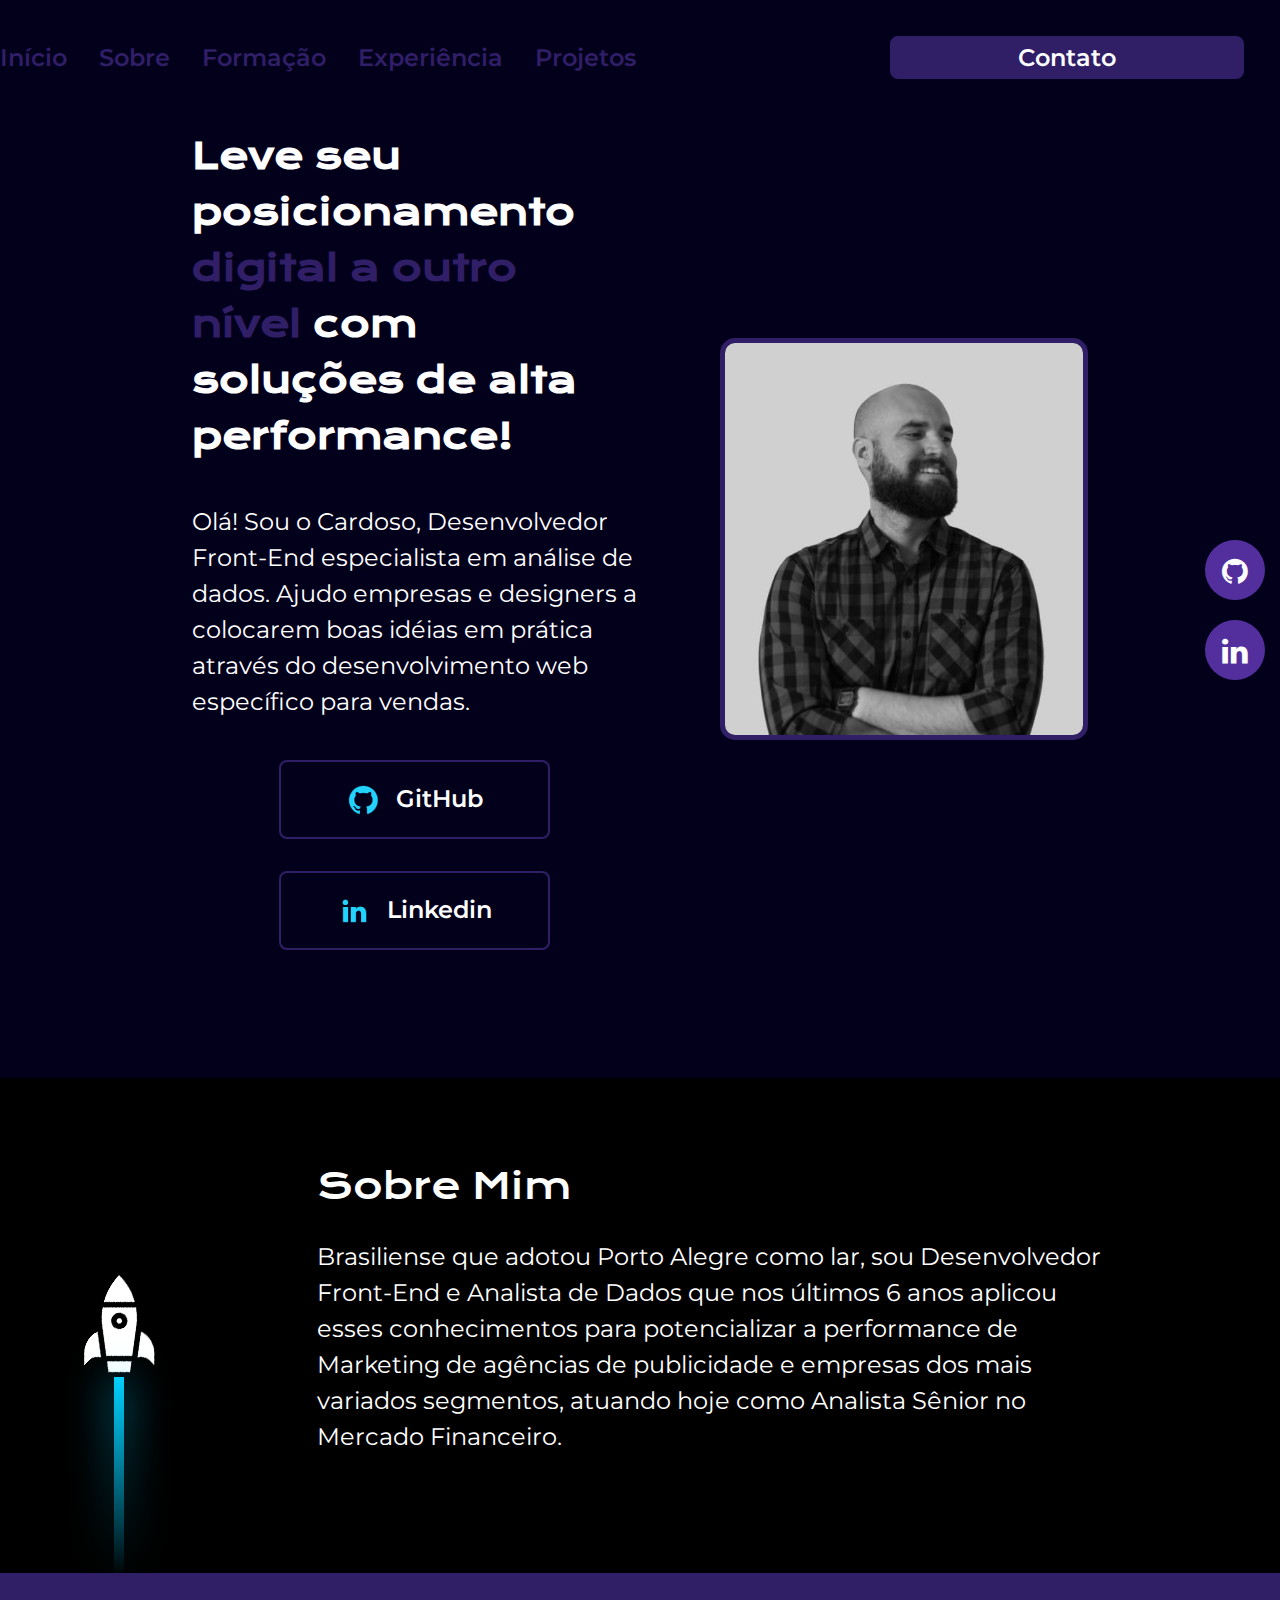
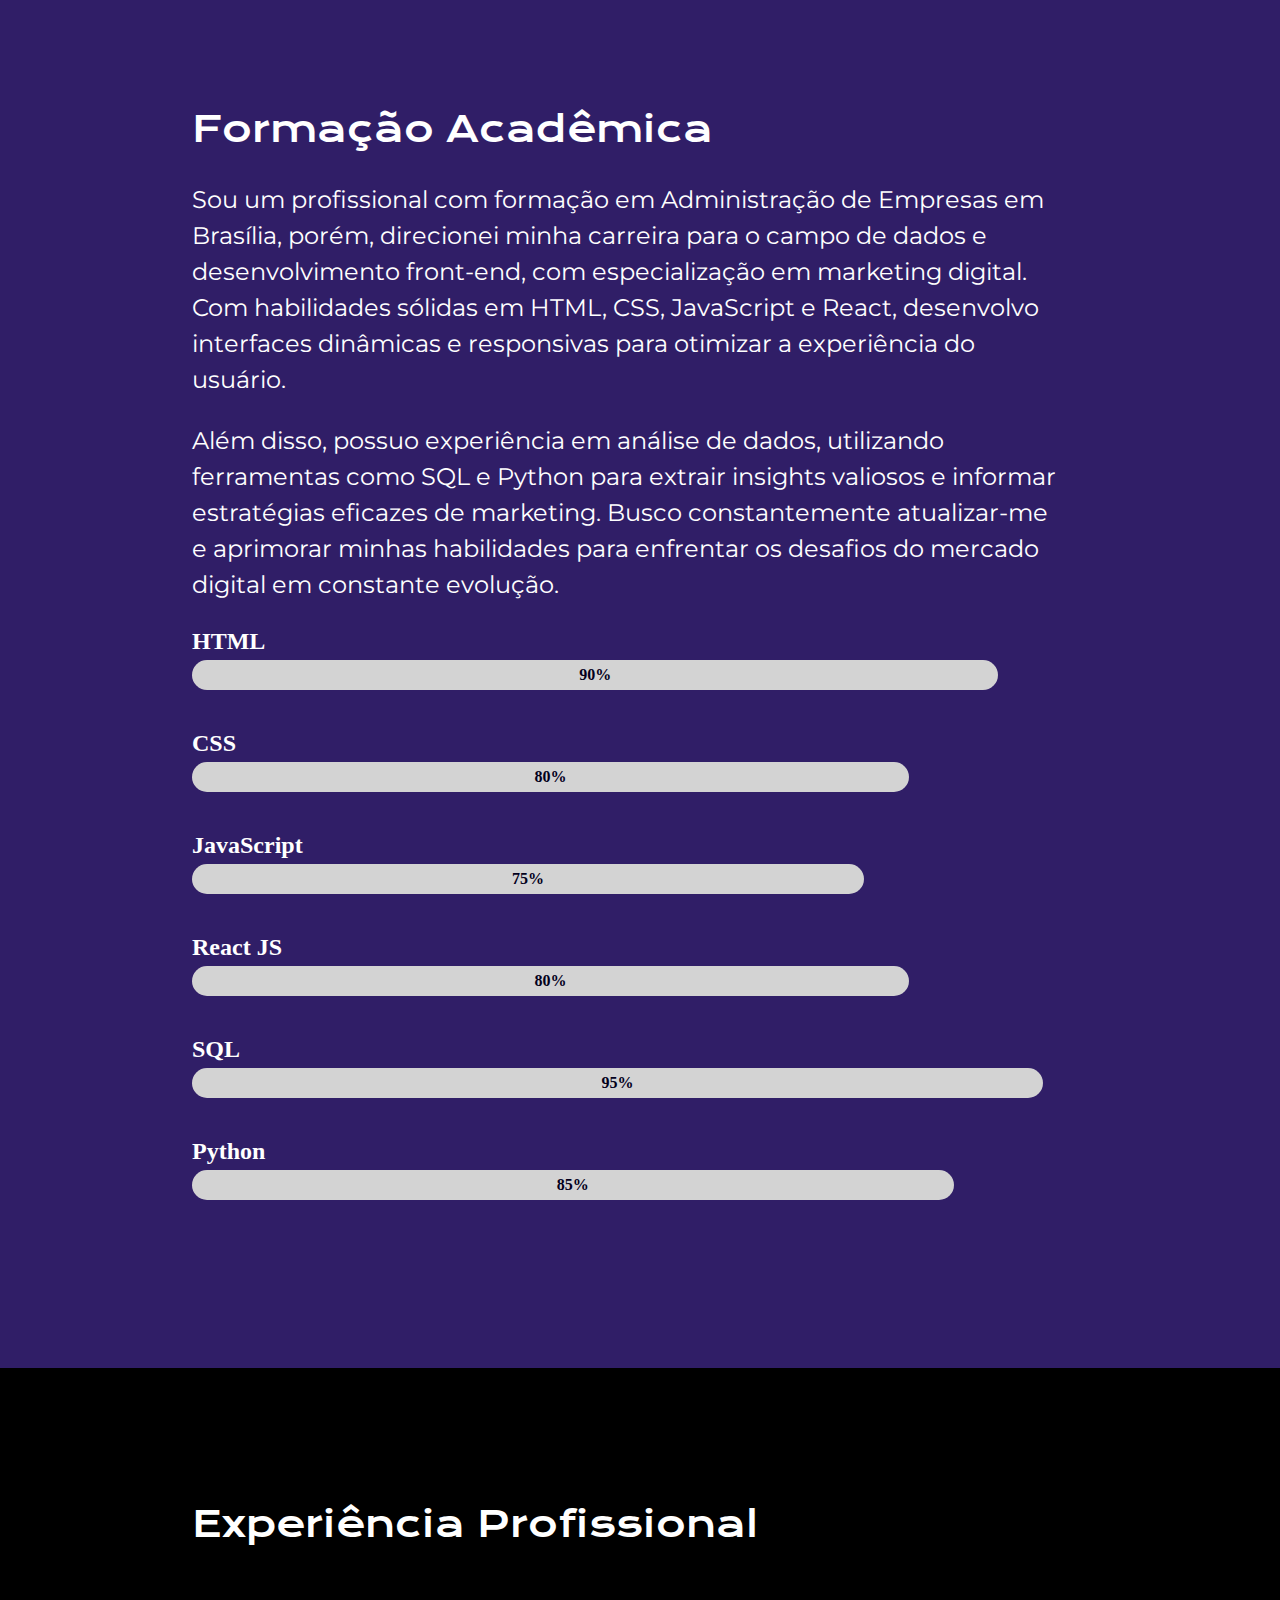
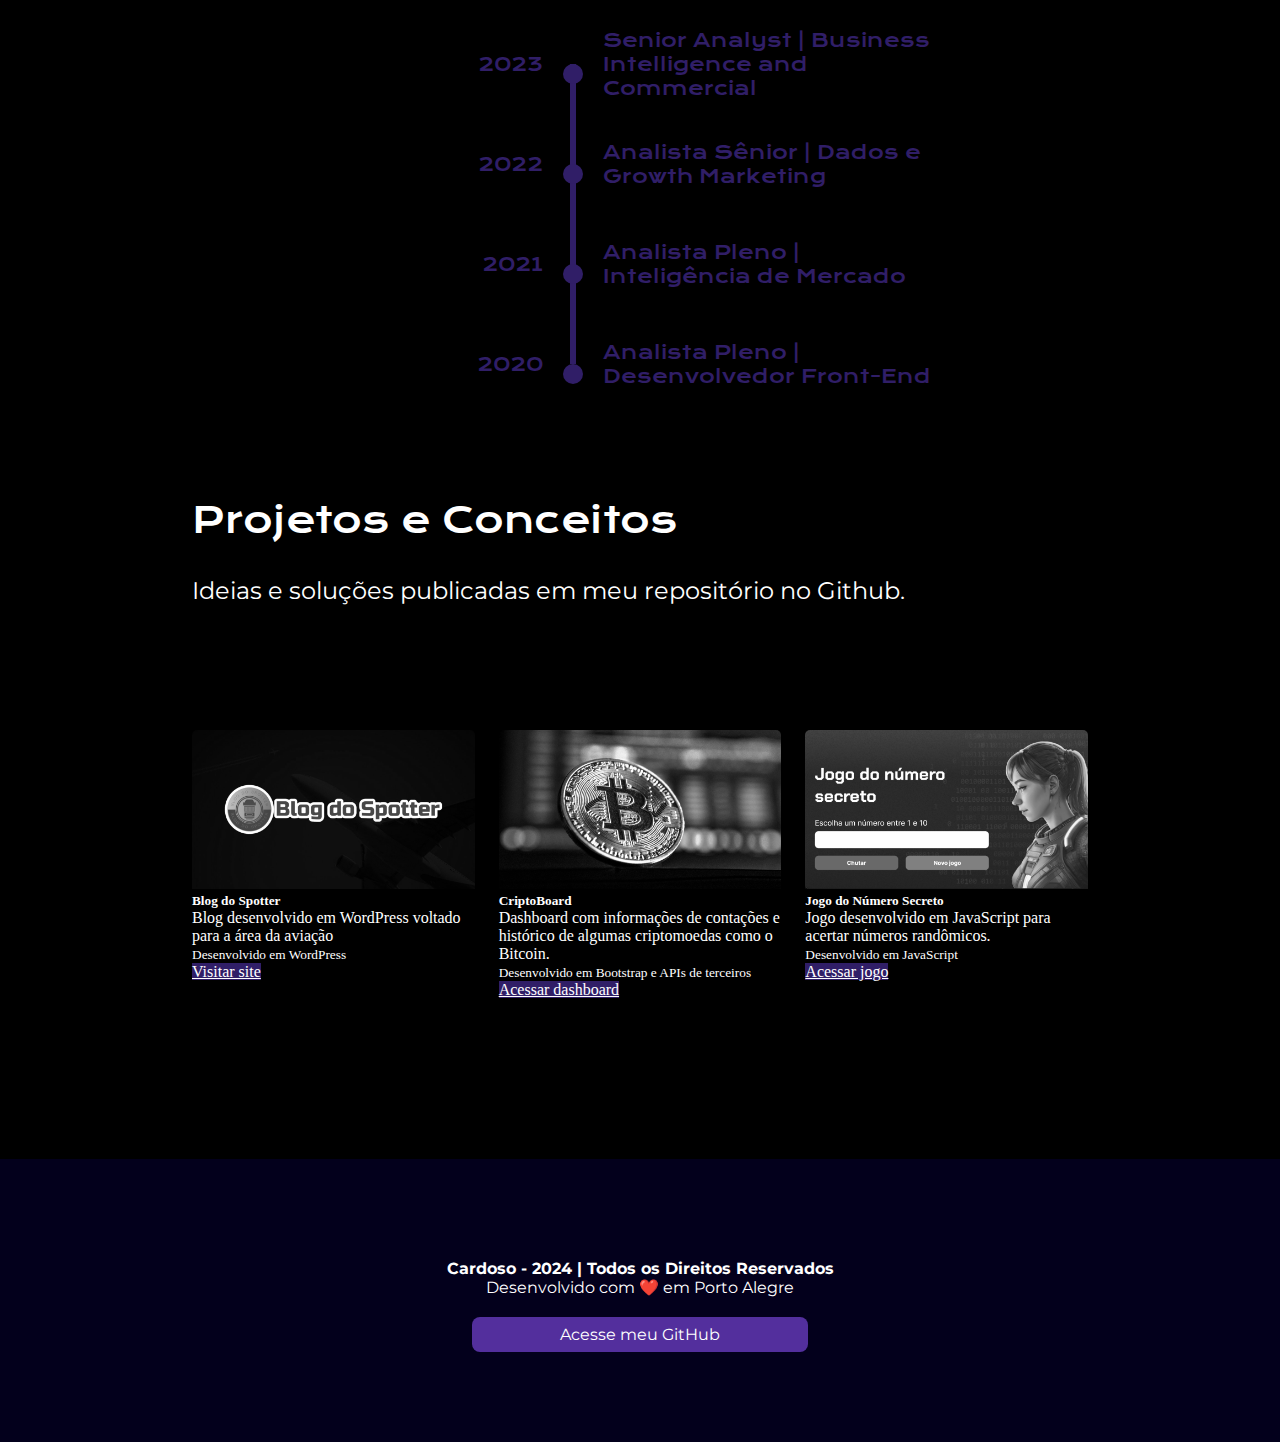
==== commit 736f5020: "Update index.html" ====
--- a/index.html
+++ b/index.html
@@ -63,7 +63,6 @@
 				<p class="apresentacao__conteudo__texto">Olá! Sou o Cardoso, Desenvolvedor Front-End especialista em
 					análise de dados. Ajudo empresas e designers a colocarem boas idéias em prática através do
 					desenvolvimento web específico para vendas.</p>
-				<h2 class="apresentacao__links__subtitulos">Acesse minhas redes:</h2>
 				<div class="apresentacao__links">
 					<a class="apresentacao__links__link" href="https://github.com/cardosodeveloper"><img
 							src="./assets/github.png" alt="Logo GitHub">GitHub</a>
@@ -92,7 +91,8 @@
 						Front-End e Analista de
 						Dados que nos últimos 6 anos aplicou esses conhecimentos para potencializar
 						a performance de Marketing de agências de publicidade e empresas dos mais variados segmentos,
-						atuando hoje como Analista Sênior no Mercado Financeiro.</p>
+						atuando hoje como Analista Sênior no Mercado Financeiro.
+					</p>
 				</div>
 		</section>
 
@@ -230,4 +230,4 @@
 
 </body>
 
-</html>+</html>
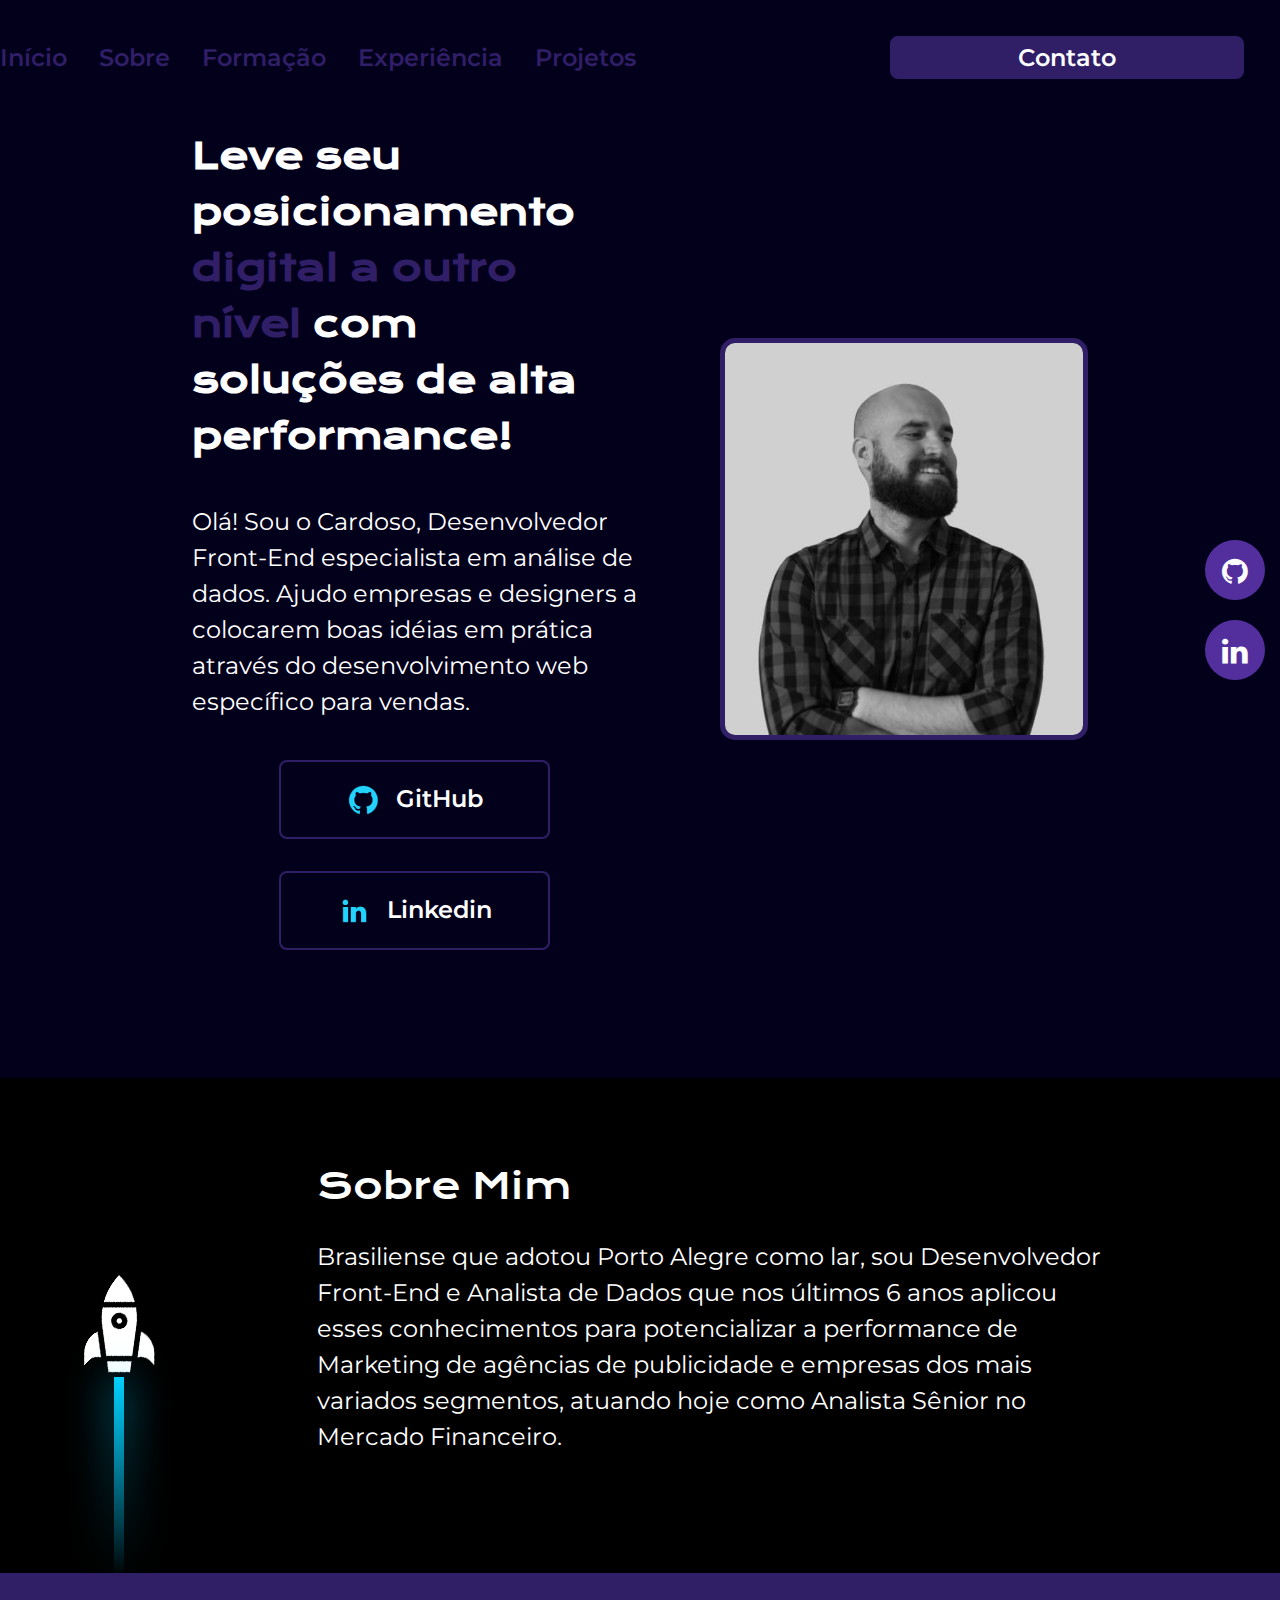
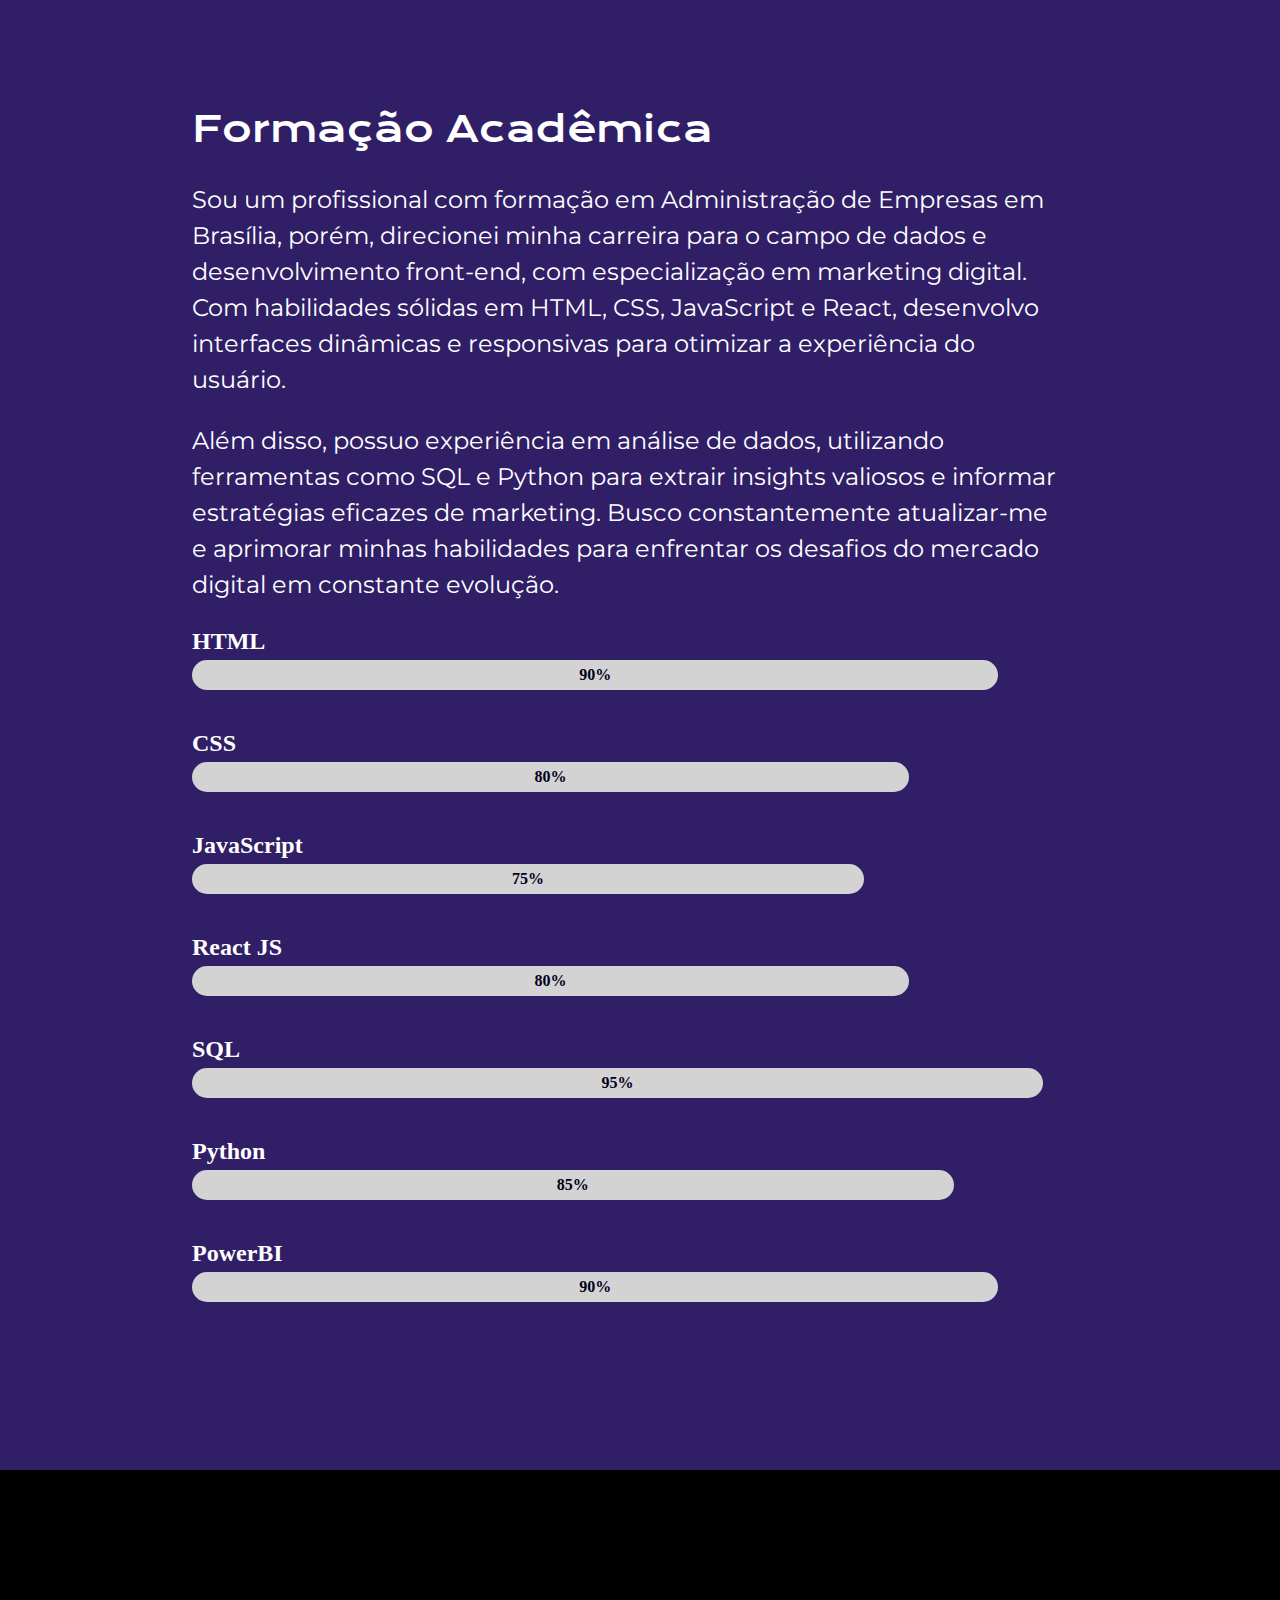
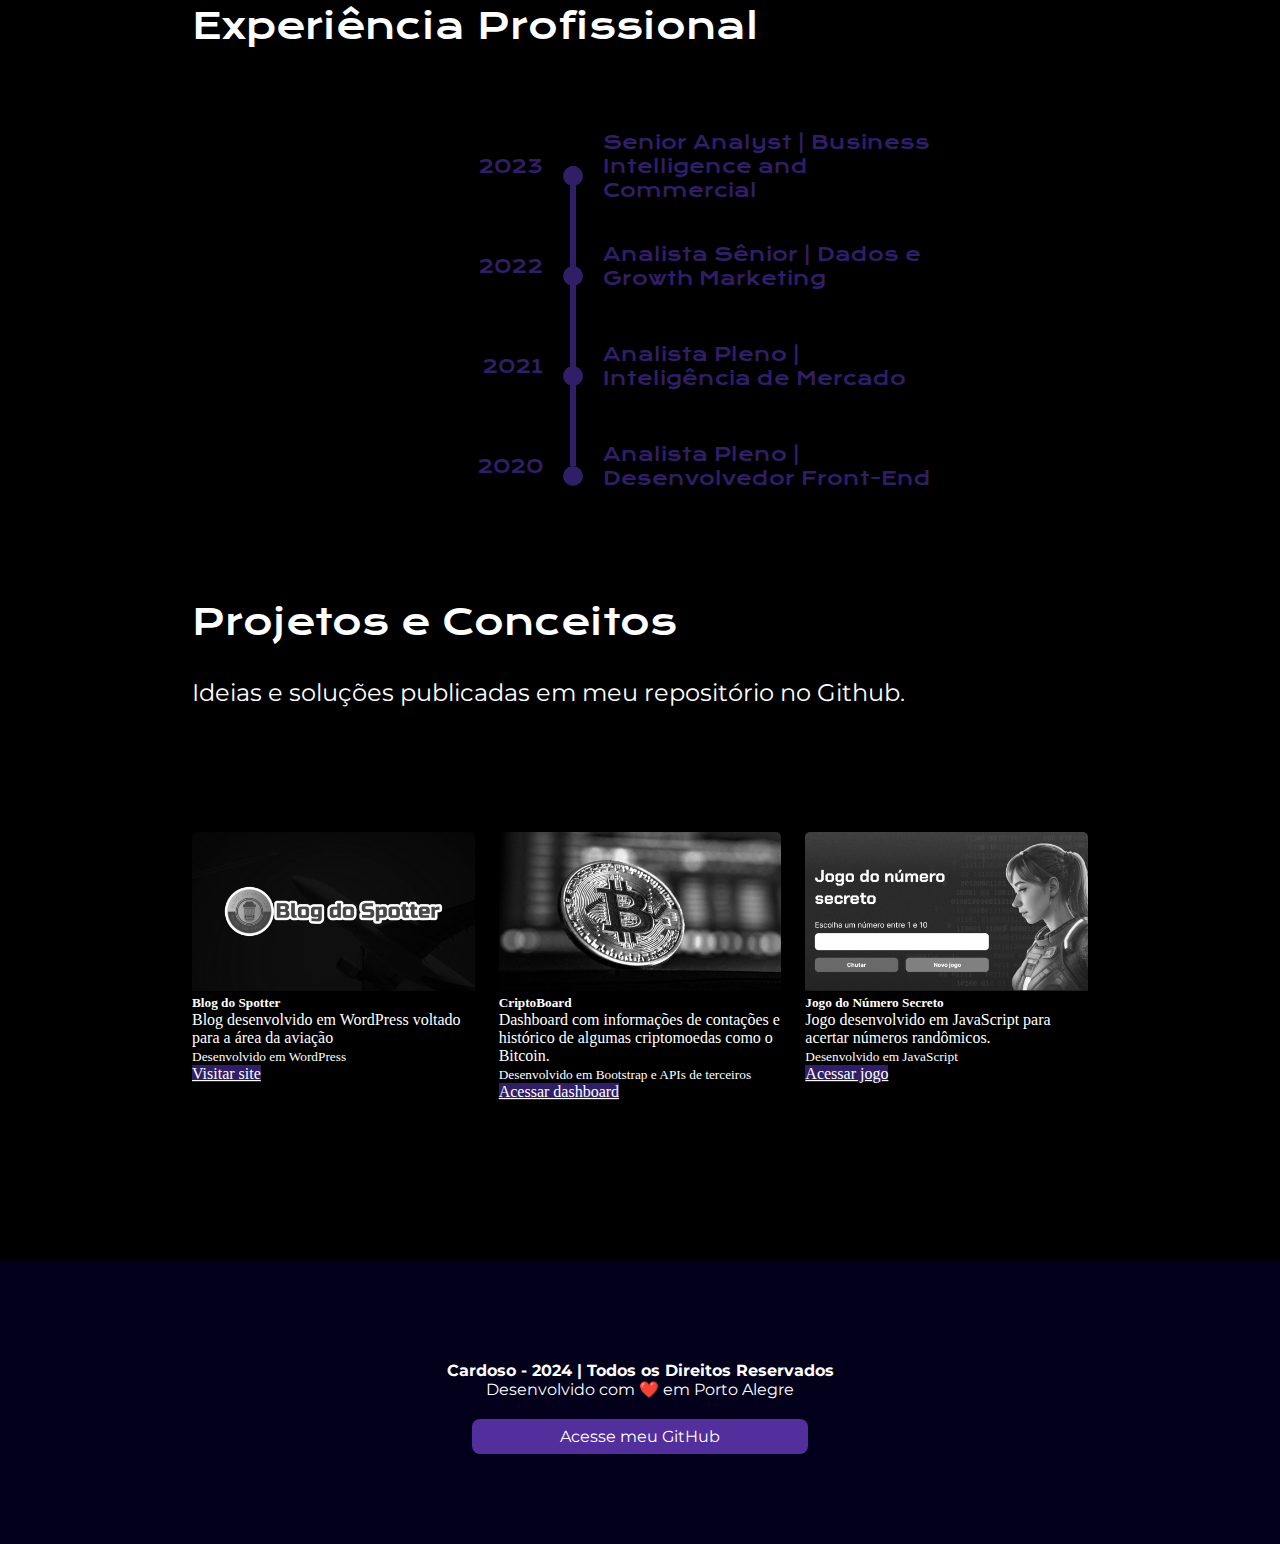
==== commit 88fbf298: "Update index.html" ====
--- a/index.html
+++ b/index.html
@@ -136,6 +136,10 @@
 							<h2>Python</h2>
 							<div class="skill-bar" data-percent="85"><span class="percent">85%</span></div>
 						</div>
+						<div class="skill">
+							<h2>PowerBI</h2>
+							<div class="skill-bar" data-percent="90"><span class="percent">90%</span></div>
+						</div>
 					</div>
 					<!-- SKILLS EM JAVASCRIPT -->
 				</div>
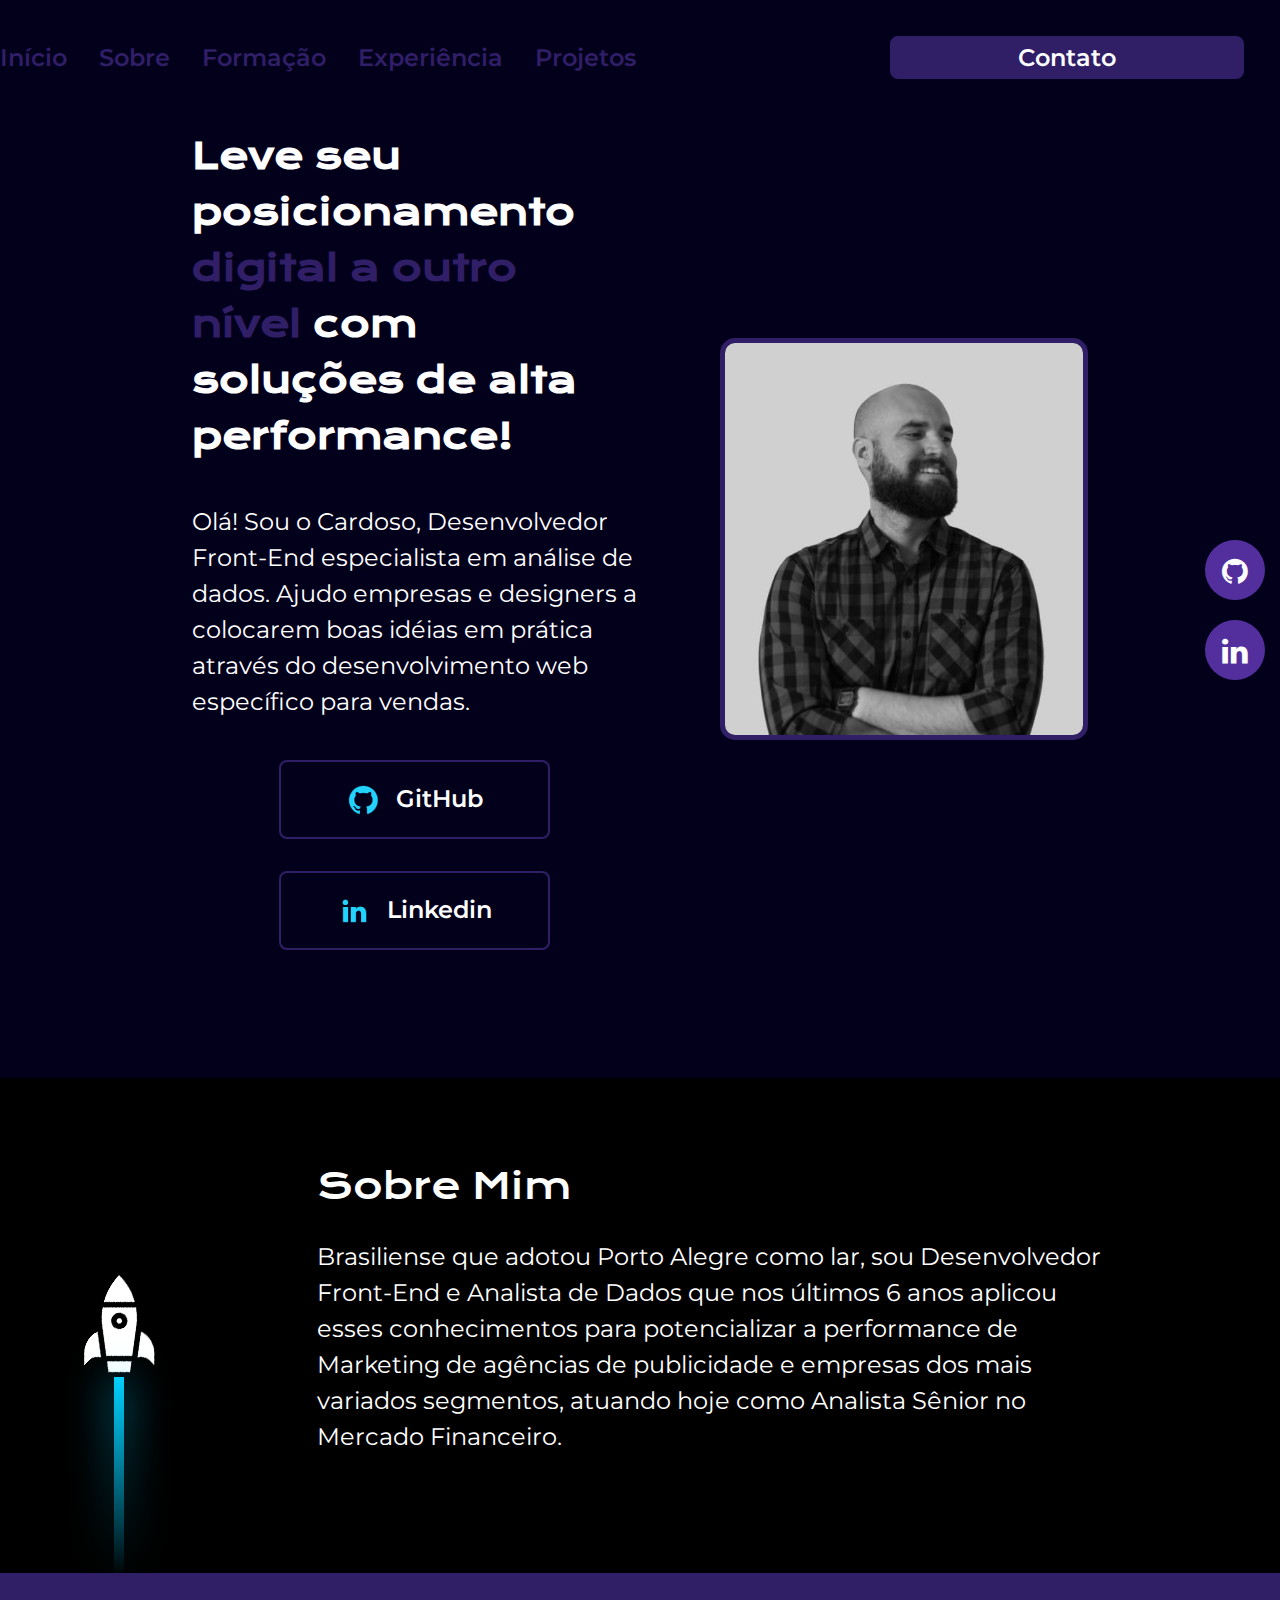
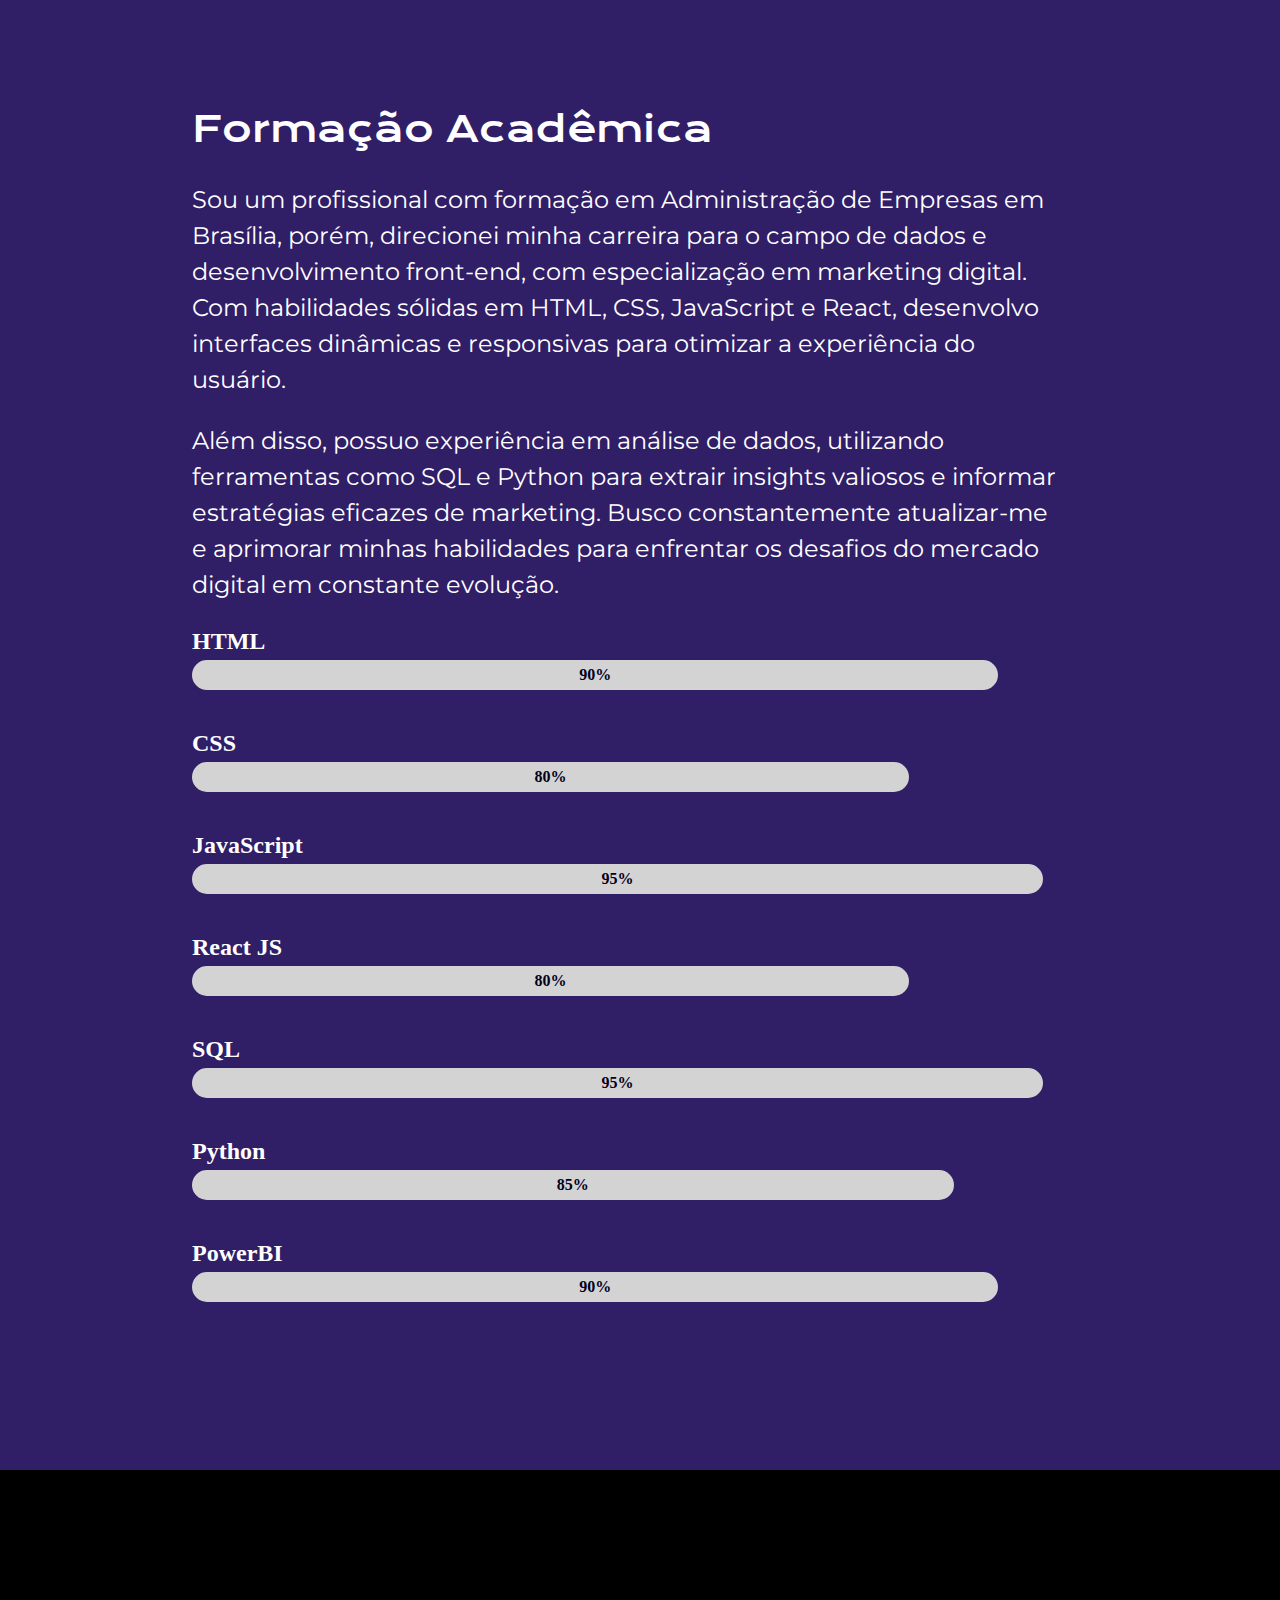
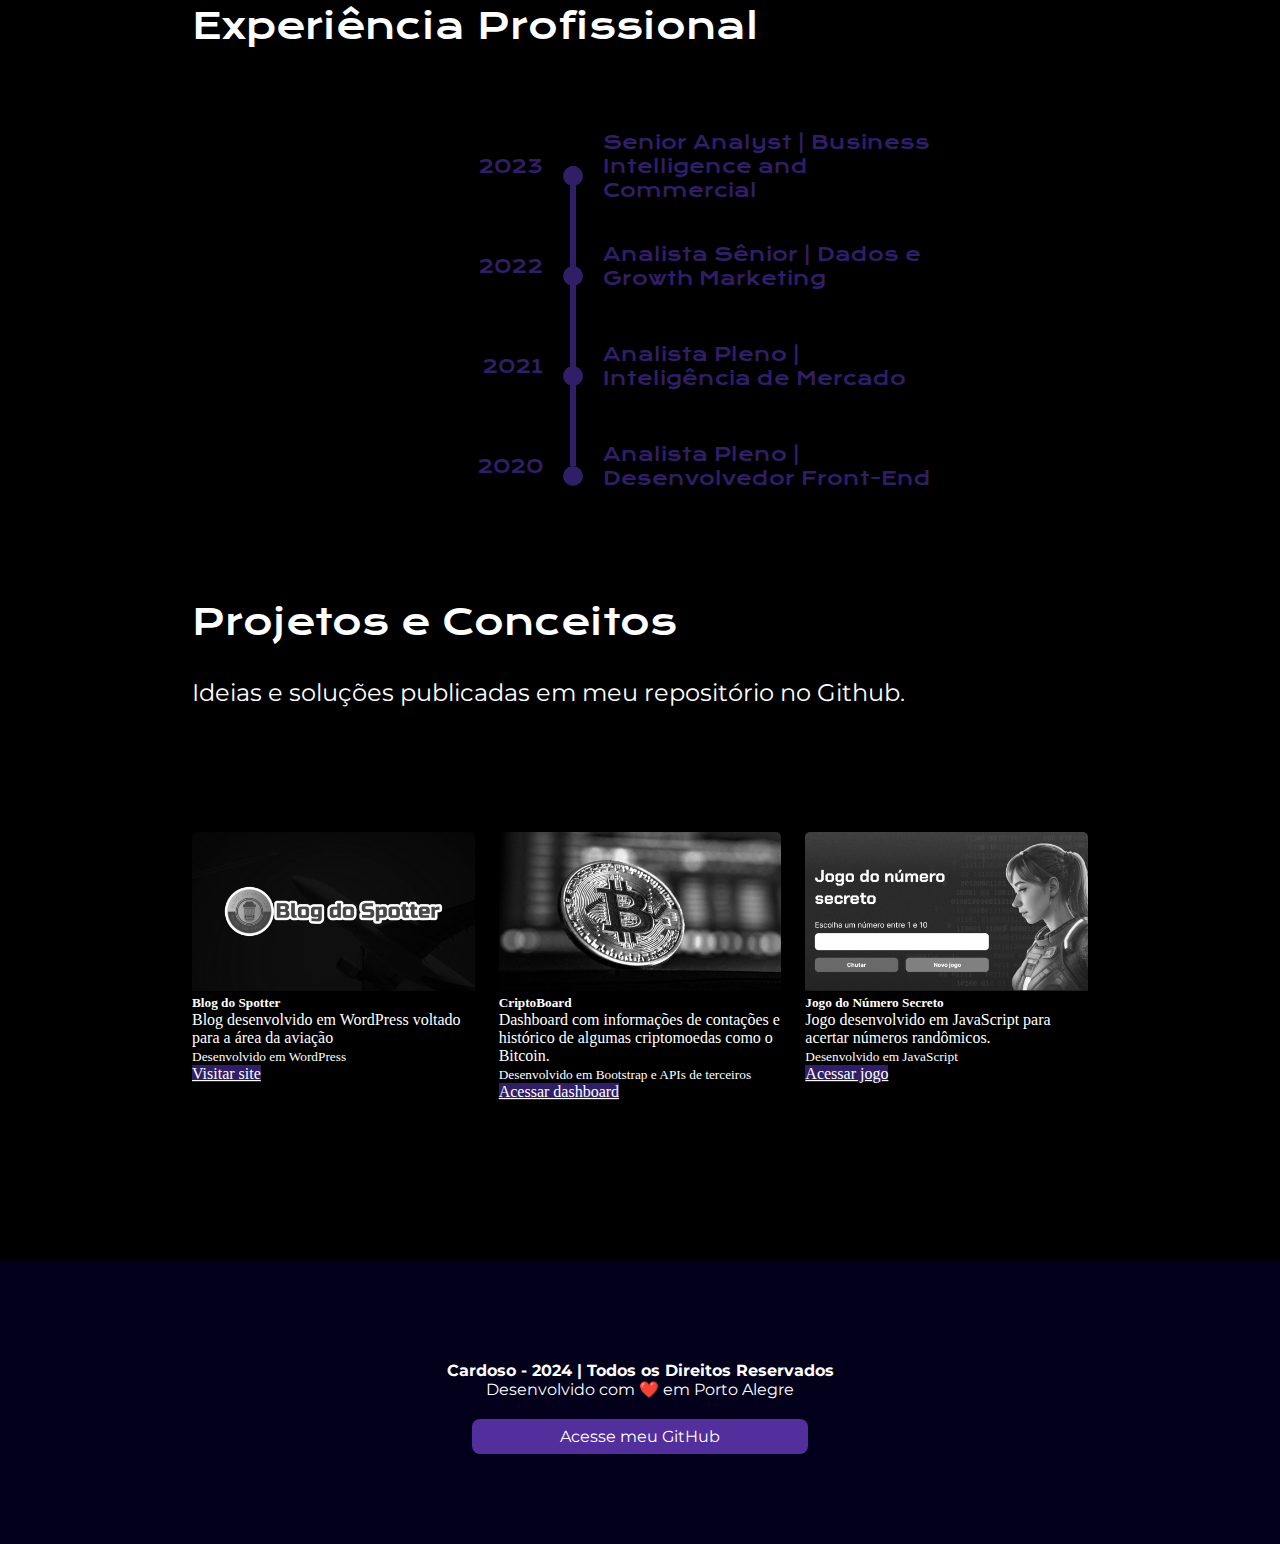
==== commit 258537d6: "Update index.html" ====
--- a/index.html
+++ b/index.html
@@ -122,7 +122,7 @@
 						</div>
 						<div class="skill">
 							<h2>JavaScript</h2>
-							<div class="skill-bar" data-percent="75"><span class="percent">75%</span></div>
+							<div class="skill-bar" data-percent="95"><span class="percent">95%</span></div>
 						</div>
 						<div class="skill">
 							<h2>React JS</h2>
